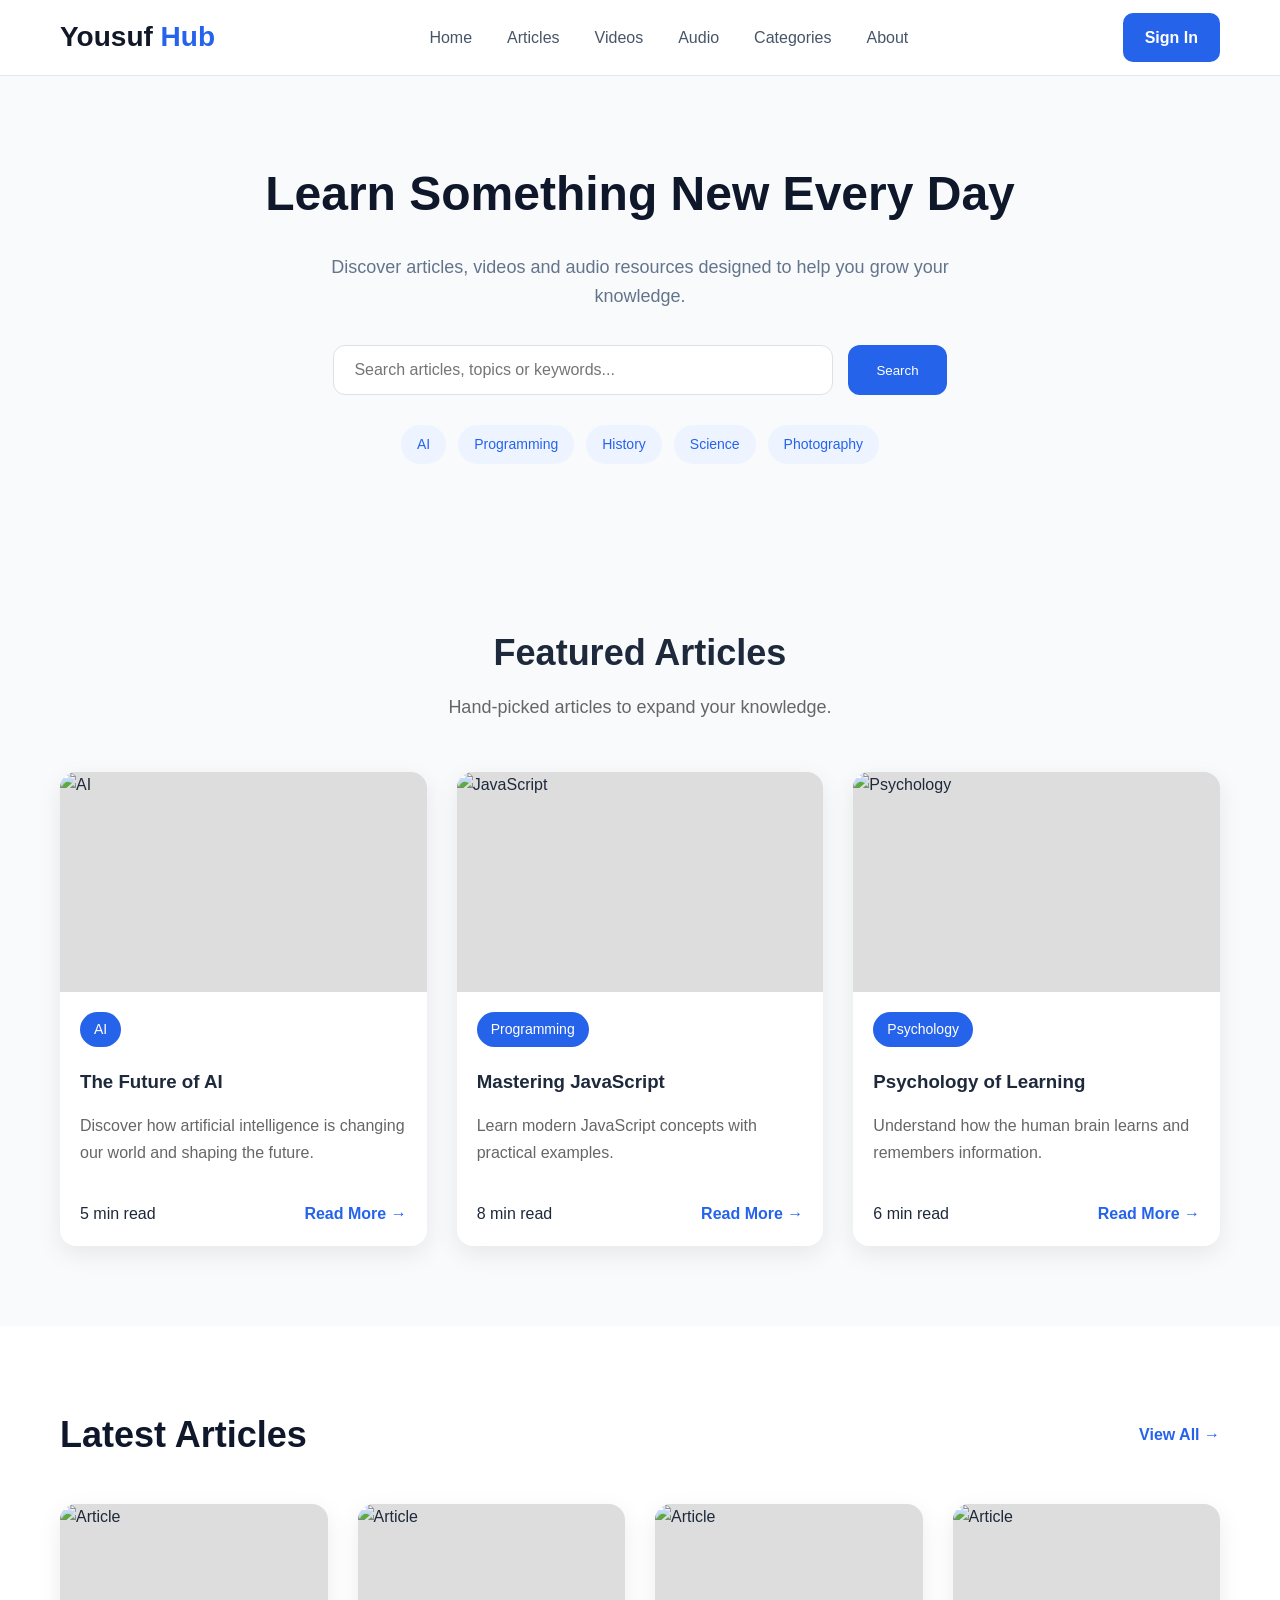
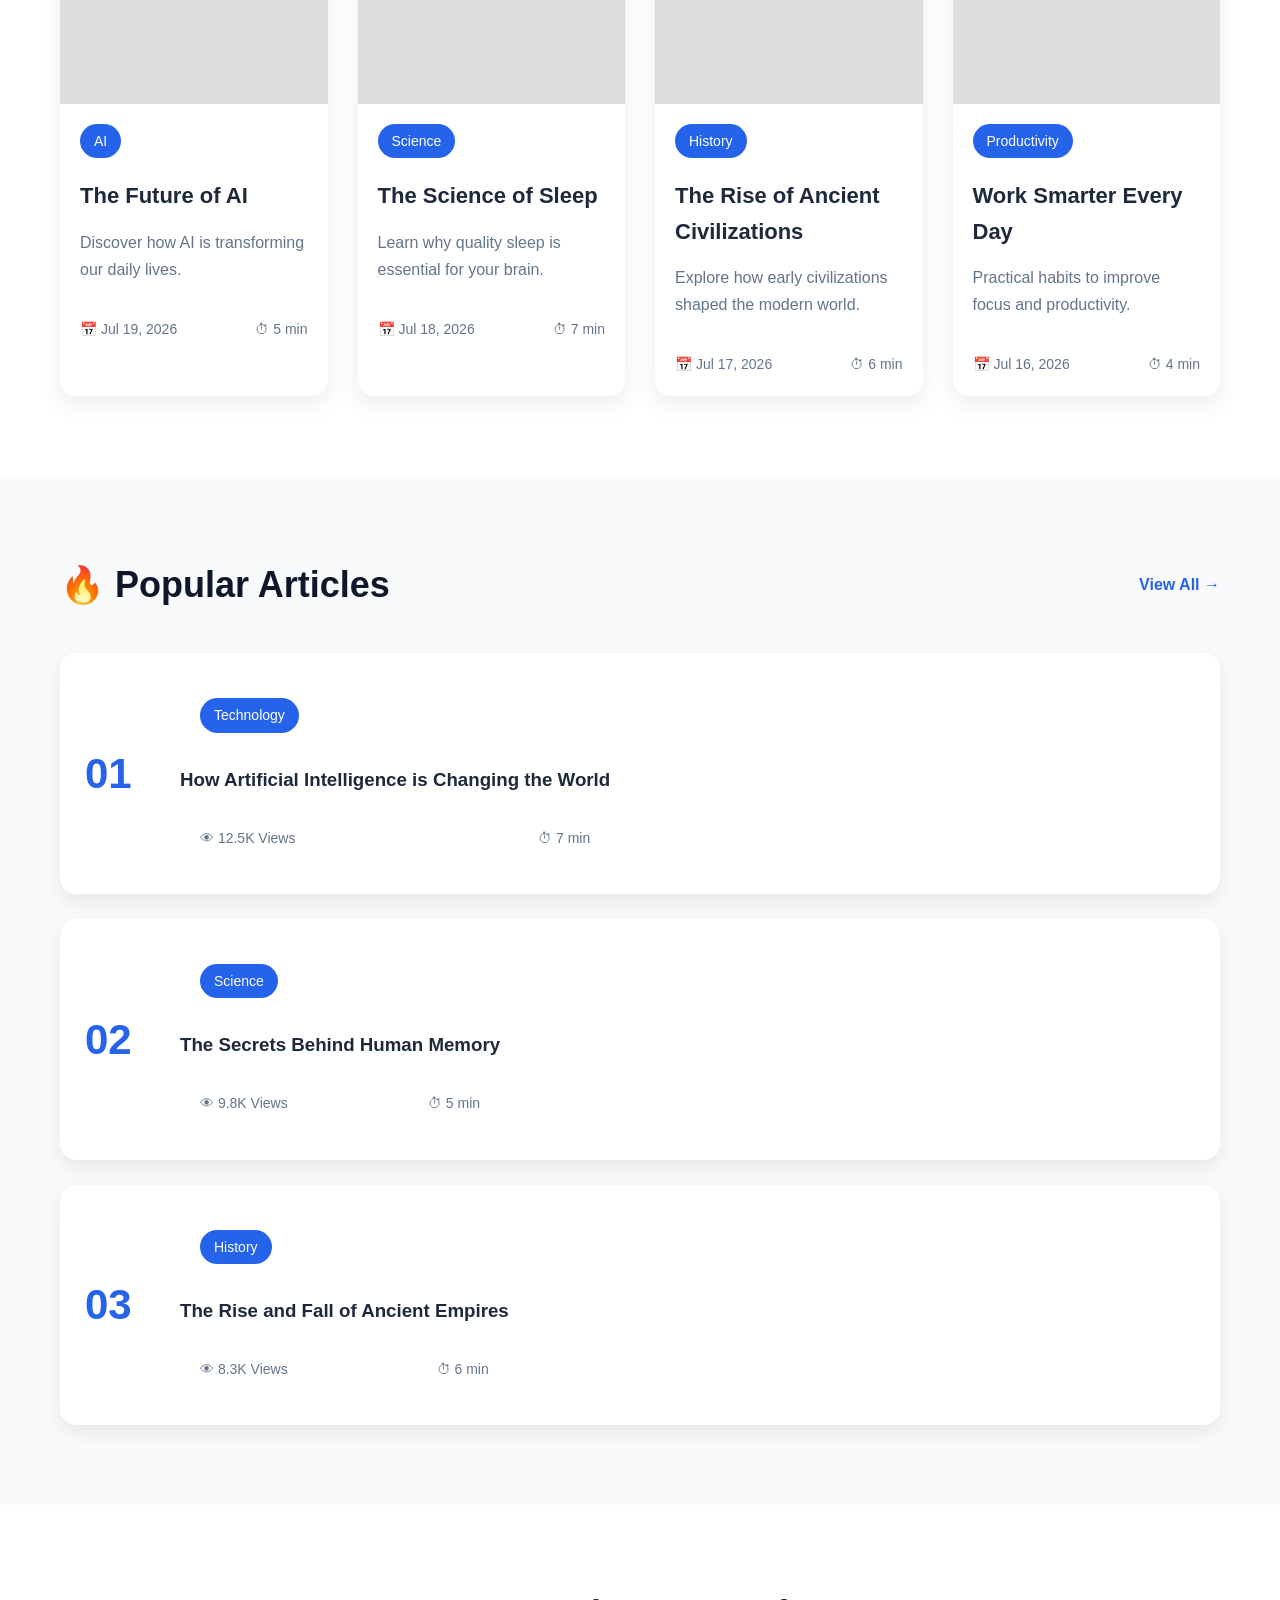
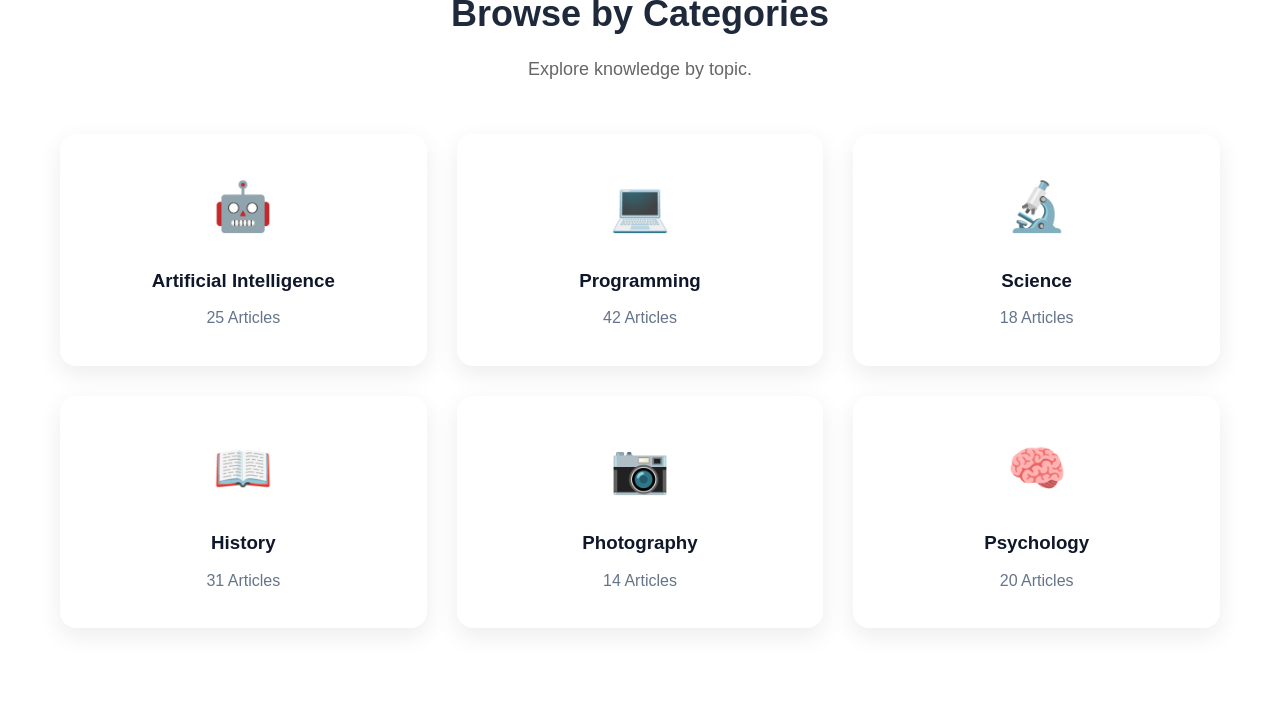
==== index.html @ 2bb3698b "Add categories section" ====
<!DOCTYPE html>
<html lang="en">
<head>
    <meta charset="UTF-8">
    <meta name="viewport" content="width=device-width, initial-scale=1.0">
    <title>Yousuf Hub</title>
    <link rel="stylesheet" href="assets/css/base/variables.css">
    <link rel="stylesheet" href="assets/css/style.css">
    <link rel="stylesheet" href="assets/css/components/">
</head>
<body>
    <header class="header">
    <div class="container">
        <nav class="navbar">

            <a href="index.html" class="logo">
                Yousuf <span>Hub</span>
            </a>

            <ul class="nav-menu">
                <li><a href="index.html">Home</a></li>
                <li><a href="articles.html">Articles</a></li>
                <li><a href="videos.html">Videos</a></li>
                <li><a href="audios.html">Audio</a></li>
                <li><a href="categories.html">Categories</a></li>
                <li><a href="about.html">About</a></li>
            </ul>

            <a href="#" class="signin-btn">Sign In</a>

        </nav>
    </div>
</header>

<section class="hero">
    <div class="container">

        <h1>Learn Something New Every Day</h1>

        <p>
            Discover articles, videos and audio resources designed to help you
            grow your knowledge.
        </p>

        <form class="search-box">
            <input
                type="text"
                placeholder="Search articles, topics or keywords..."
            >
            <button type="submit">Search</button>
        </form>

        <div class="popular-tags">
            <span>AI</span>
            <span>Programming</span>
            <span>History</span>
            <span>Science</span>
            <span>Photography</span>
        </div>

    </div>
</section>

<!-- Featured Articles -->
<section class="featured">
    <div class="container">

        <div class="section-title">
            <h2>Featured Articles</h2>
            <p>Hand-picked articles to expand your knowledge.</p>
        </div>

        <div class="featured-grid">

            <div class="featured-card">
                <img src="assets/images/ai.jpg" alt="AI">

                <span class="category">AI</span>

                <h3>The Future of AI</h3>

                <p>
                    Discover how artificial intelligence is changing our world
                    and shaping the future.
                </p>

                <div class="card-footer">
                    <span>5 min read</span>

                    <a href="#">Read More →</a>
                </div>

            </div>

            <div class="featured-card">

                <img src="assets/images/javascript.jpg" alt="JavaScript">

                <span class="category">
                    Programming
                </span>

                <h3>Mastering JavaScript</h3>

                <p>
                    Learn modern JavaScript concepts with practical examples.
                </p>

                <div class="card-footer">
                    <span>8 min read</span>

                    <a href="#">
                        Read More →
                    </a>
                </div>

            </div>

            <div class="featured-card">

                <img src="assets/images/psychology.jpg" alt="Psychology">

                <span class="category">
                    Psychology
                </span>

                <h3>Psychology of Learning</h3>

                <p>
                    Understand how the human brain learns and remembers
                    information.
                </p>

                <div class="card-footer">
                    <span>6 min read</span>

                    <a href="#">
                        Read More →
                    </a>
                </div>

            </div>

        </div>

    </div>
</section>

<!-- Latest Articles -->
<section class="latest">
    <div class="container">

        <div class="section-header">
            <h2>Latest Articles</h2>
            <a href="articles.html" class="view-all">
                View All →
            </a>
        </div>

        <div class="latest-grid">

            <article class="article-card">

                <img src="assets/images/article-1.jpg" alt="Article">

                <span class="category">AI</span>

                <h3>The Future of AI</h3>

                <p>
                    Discover how AI is transforming our daily lives.
                </p>

                <div class="article-meta">
                    <span>📅 Jul 19, 2026</span>
                    <span>⏱ 5 min</span>
                </div>

            </article>

            <article class="article-card">

                <img src="assets/images/article-2.jpg" alt="Article">

                <span class="category">Science</span>

                <h3>The Science of Sleep</h3>

                <p>
                    Learn why quality sleep is essential for your brain.
                </p>

                <div class="article-meta">
                    <span>📅 Jul 18, 2026</span>
                    <span>⏱ 7 min</span>
                </div>

            </article>

            <article class="article-card">

                <img src="assets/images/article-3.jpg" alt="Article">

                <span class="category">History</span>

                <h3>The Rise of Ancient Civilizations</h3>

                <p>
                    Explore how early civilizations shaped the modern world.
                </p>

                <div class="article-meta">
                    <span>📅 Jul 17, 2026</span>
                    <span>⏱ 6 min</span>
                </div>

            </article>

            <article class="article-card">

                <img src="assets/images/article-4.jpg" alt="Article">

                <span class="category">Productivity</span>

                <h3>Work Smarter Every Day</h3>

                <p>
                    Practical habits to improve focus and productivity.
                </p>

                <div class="article-meta">
                    <span>📅 Jul 16, 2026</span>
                    <span>⏱ 4 min</span>
                </div>

            </article>

        </div>

    </div>
</section>

<!-- Popular Articles -->
<section class="popular">
    <div class="container">

        <div class="section-header">
            <h2>🔥 Popular Articles</h2>
            <a href="articles.html" class="view-all">View All →</a>
        </div>

        <div class="popular-grid">

            <article class="popular-card">
                <div class="popular-number">01</div>

                <div class="popular-content">
                    <span class="category">Technology</span>

                    <h3>How Artificial Intelligence is Changing the World</h3>

                    <div class="article-meta">
                        <span>👁 12.5K Views</span>
                        <span>⏱ 7 min</span>
                    </div>
                </div>
            </article>

            <article class="popular-card">
                <div class="popular-number">02</div>

                <div class="popular-content">
                    <span class="category">Science</span>

                    <h3>The Secrets Behind Human Memory</h3>

                    <div class="article-meta">
                        <span>👁 9.8K Views</span>
                        <span>⏱ 5 min</span>
                    </div>
                </div>
            </article>

            <article class="popular-card">
                <div class="popular-number">03</div>

                <div class="popular-content">
                    <span class="category">History</span>

                    <h3>The Rise and Fall of Ancient Empires</h3>

                    <div class="article-meta">
                        <span>👁 8.3K Views</span>
                        <span>⏱ 6 min</span>
                    </div>
                </div>
            </article>

        </div>

    </div>
</section>

<!-- Categories -->
<section class="categories">
    <div class="container">

        <div class="section-title">
            <h2>Browse by Categories</h2>
            <p>Explore knowledge by topic.</p>
        </div>

        <div class="category-grid">

            <a href="#" class="category-card">
                <div class="icon">🤖</div>
                <h3>Artificial Intelligence</h3>
                <p>25 Articles</p>
            </a>

            <a href="#" class="category-card">
                <div class="icon">💻</div>
                <h3>Programming</h3>
                <p>42 Articles</p>
            </a>

            <a href="#" class="category-card">
                <div class="icon">🔬</div>
                <h3>Science</h3>
                <p>18 Articles</p>
            </a>

            <a href="#" class="category-card">
                <div class="icon">📖</div>
                <h3>History</h3>
                <p>31 Articles</p>
            </a>

            <a href="#" class="category-card">
                <div class="icon">📷</div>
                <h3>Photography</h3>
                <p>14 Articles</p>
            </a>

            <a href="#" class="category-card">
                <div class="icon">🧠</div>
                <h3>Psychology</h3>
                <p>20 Articles</p>
            </a>

        </div>

    </div>
</section>

    <script src="assets/js/app.js"></script>
</body>
</html>
---- assets/css/base/variables.css ----
:root {
  /* Colors */
  --primary: #2563eb;
  --primary-hover: #1d4ed8;

  --background: #f8fafc;
  --surface: #ffffff;

  --text: #1e293b;
  --text-light: #64748b;

  --border: #e2e8f0;

  /* Layout */
  --container-width: 1200px;
  --radius: 12px;

  /* Shadow */
  --shadow: 0 4px 20px rgba(0, 0, 0, 0.08);

  /* Transition */
  --transition: all 0.3s ease;
}
---- assets/css/style.css ----
@import url(".base/variables.css");
@import url("./components/header.css");
@import url("./components/hero.css");
@import url("./components/home.css");
/* Reset */
* {
  margin: 0;
  padding: 0;
  box-sizing: border-box;
}

/* Body */
body {
  font-family: Arial, sans-serif;
  background: var(--background);
  color: var(--text);
  line-height: 1.6;
}

/* Container */
.container {
  max-width: var(--container-width);
  margin: 0 auto;
  padding: 0 20px;
}

/* Links */
a {
  text-decoration: none;
  color: inherit;
}

/* List */
ul {
  list-style: none;
}

/* Images */
img {
  max-width: 100%;
  display: block;
}
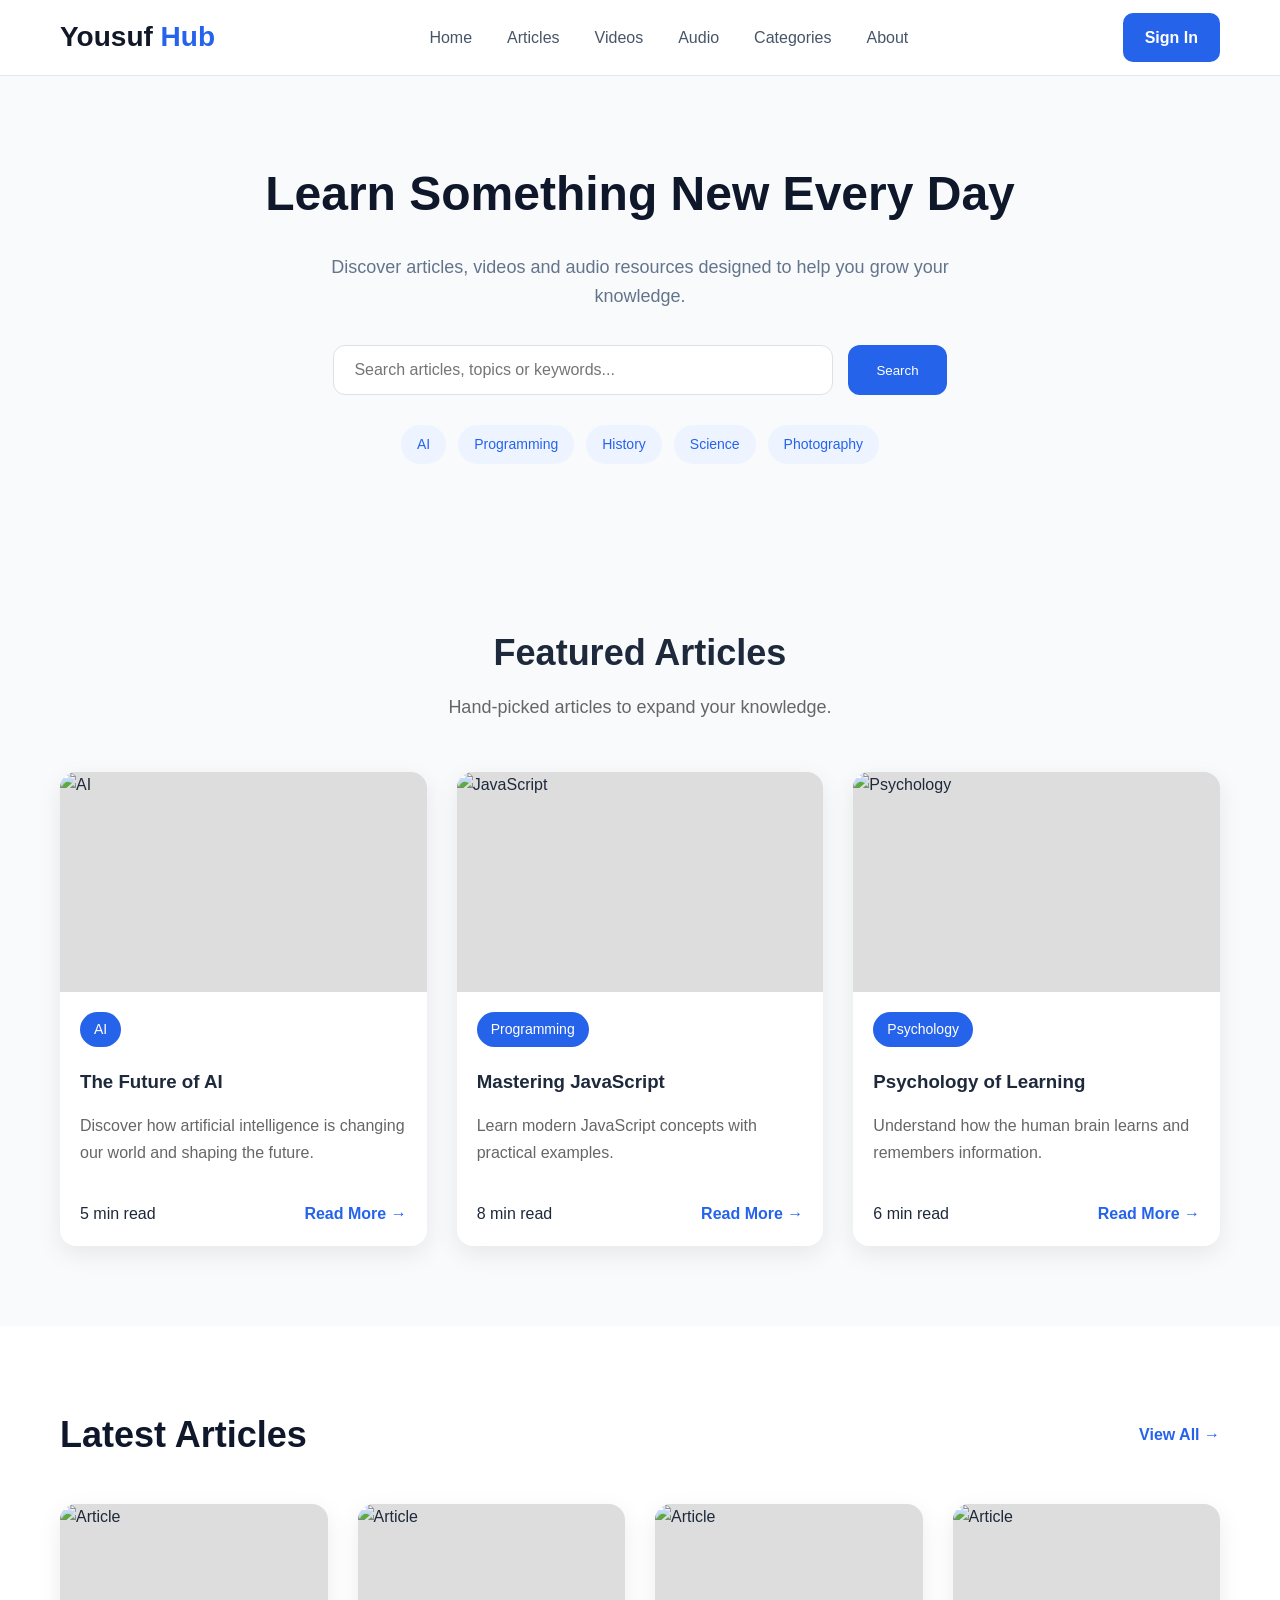
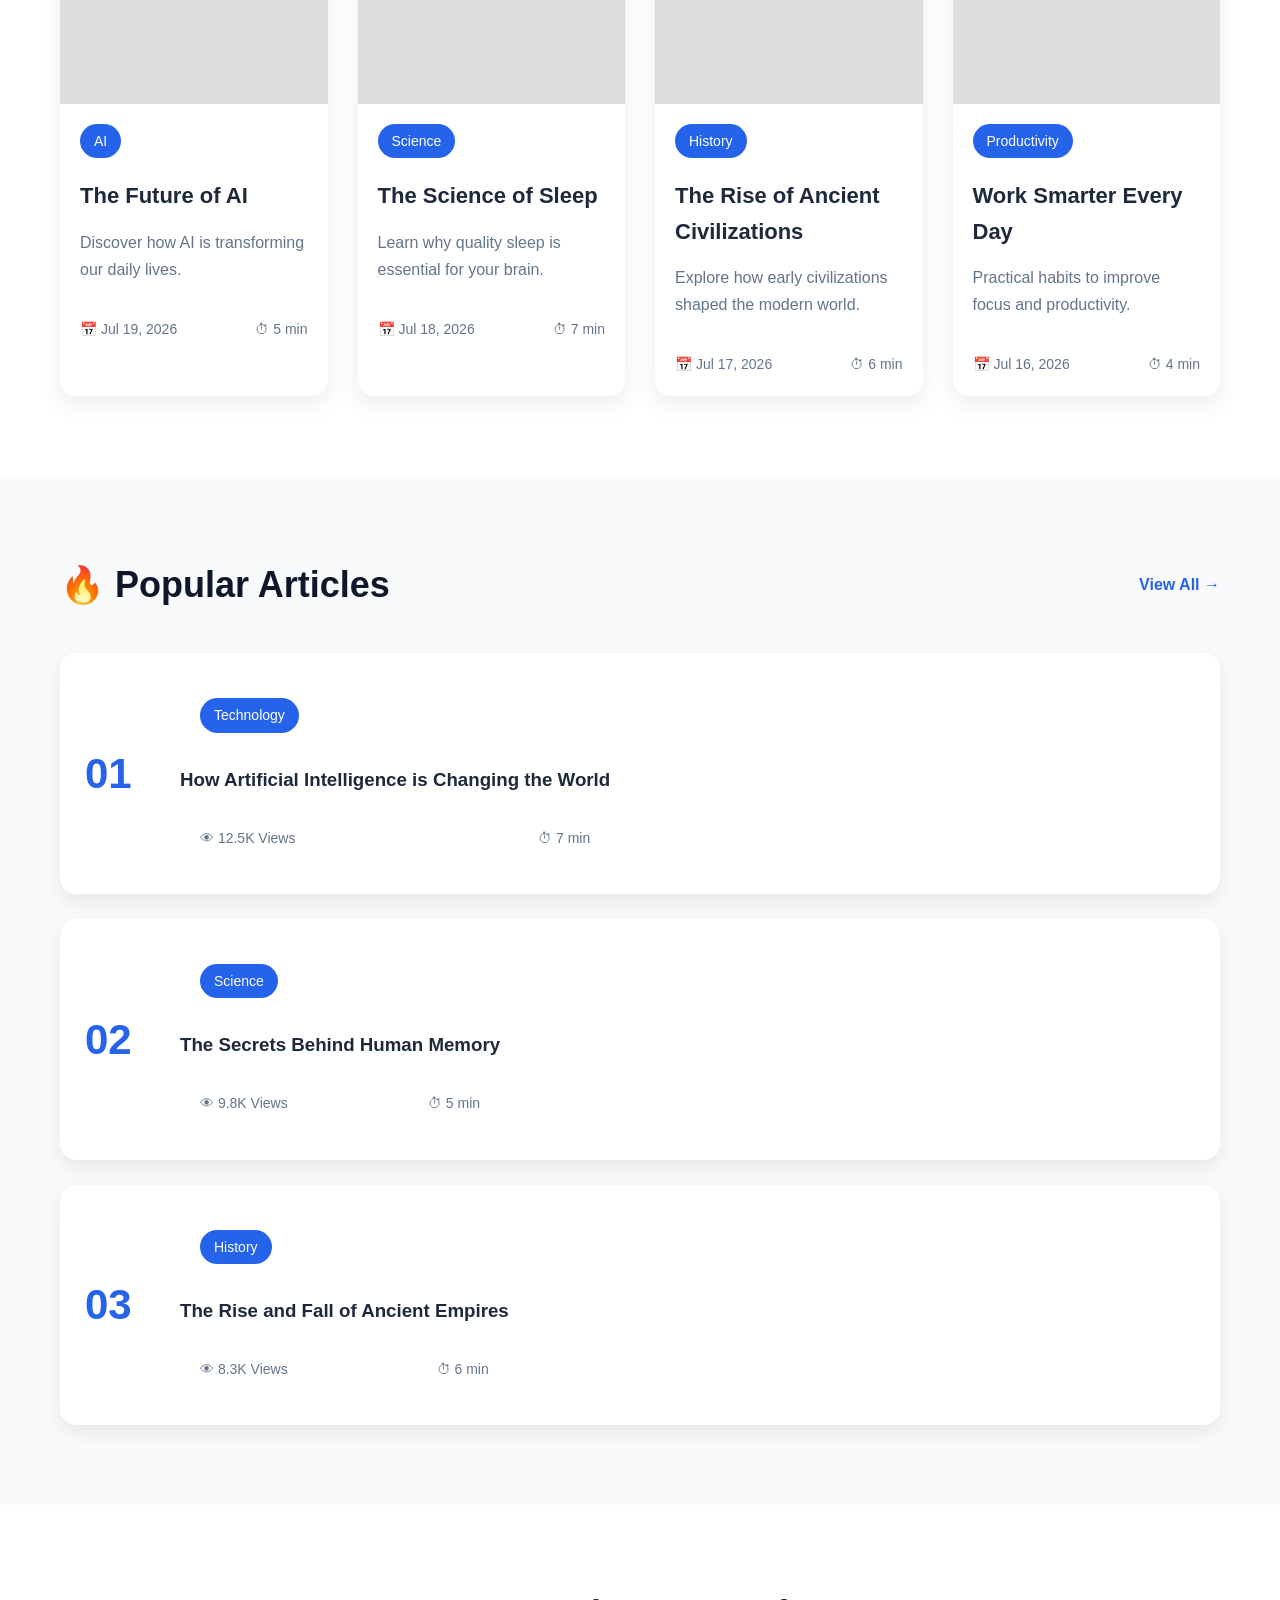
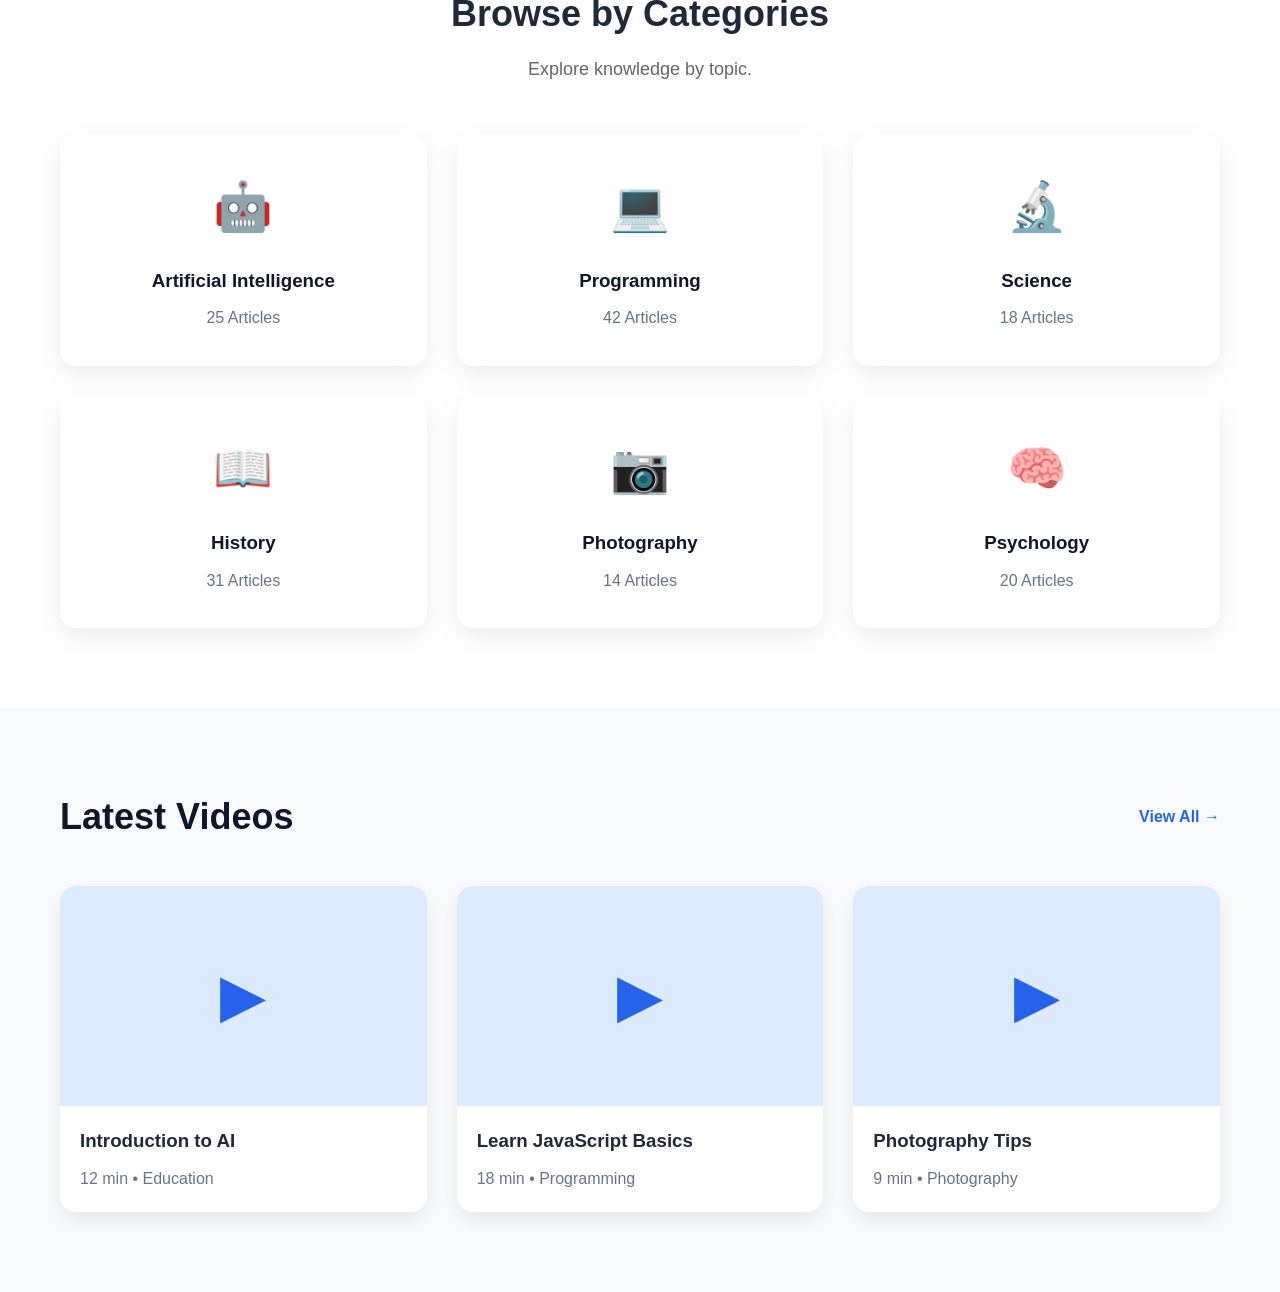
==== commit 56ad5f7b: "Add latest videos section" ====
--- a/index.html
+++ b/index.html
@@ -353,6 +353,53 @@
     </div>
 </section>
 
+<!-- Latest Videos -->
+<section class="videos">
+    <div class="container">
+
+        <div class="section-header">
+            <h2>Latest Videos</h2>
+            <a href="videos.html" class="view-all">View All →</a>
+        </div>
+
+        <div class="video-grid">
+
+            <div class="video-card">
+                <div class="video-thumbnail">
+                    ▶
+                </div>
+
+                <h3>Introduction to AI</h3>
+
+                <p>12 min • Education</p>
+            </div>
+
+            <div class="video-card">
+                <div class="video-thumbnail">
+                    ▶
+                </div>
+
+                <h3>Learn JavaScript Basics</h3>
+
+                <p>18 min • Programming</p>
+            </div>
+
+            <div class="video-card">
+                <div class="video-thumbnail">
+                    ▶
+                </div>
+
+                <h3>Photography Tips</h3>
+
+                <p>9 min • Photography</p>
+            </div>
+
+        </div>
+
+    </div>
+</section>
+
+
     <script src="assets/js/app.js"></script>
 </body>
 </html>
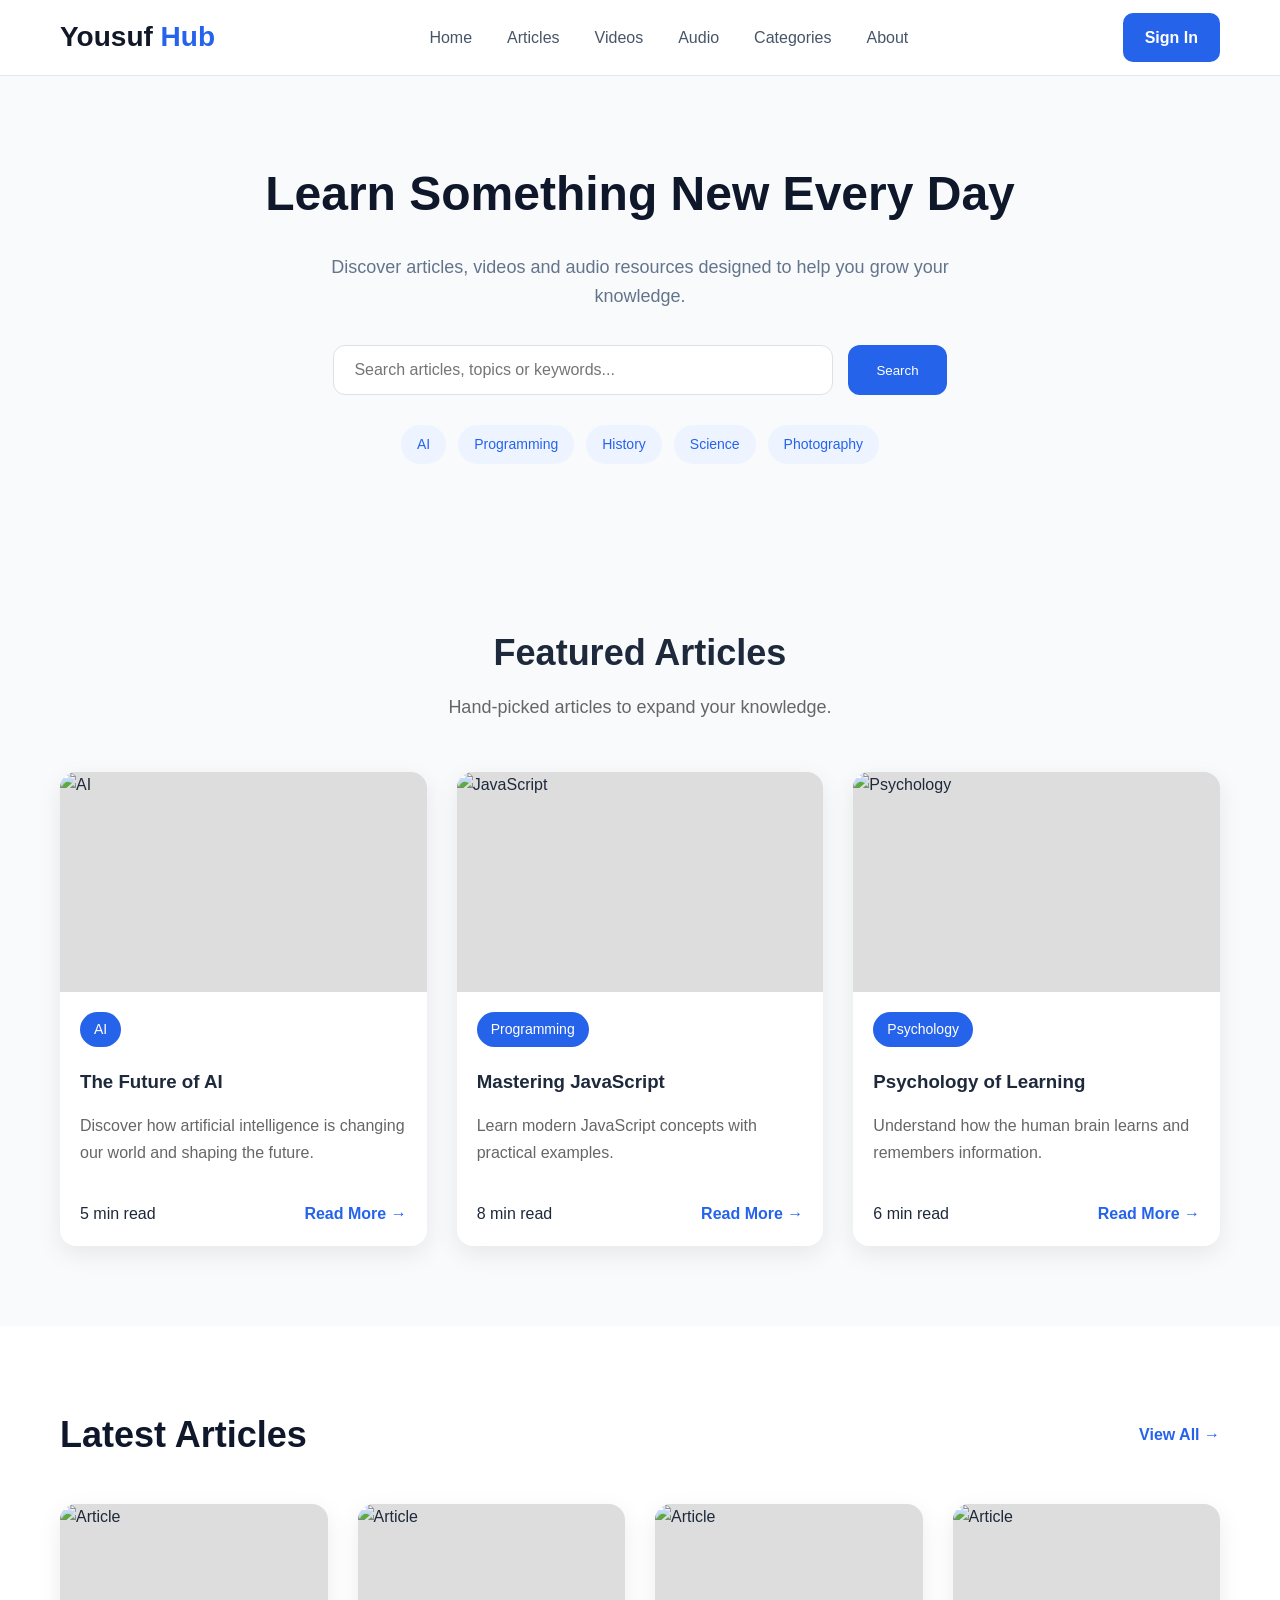
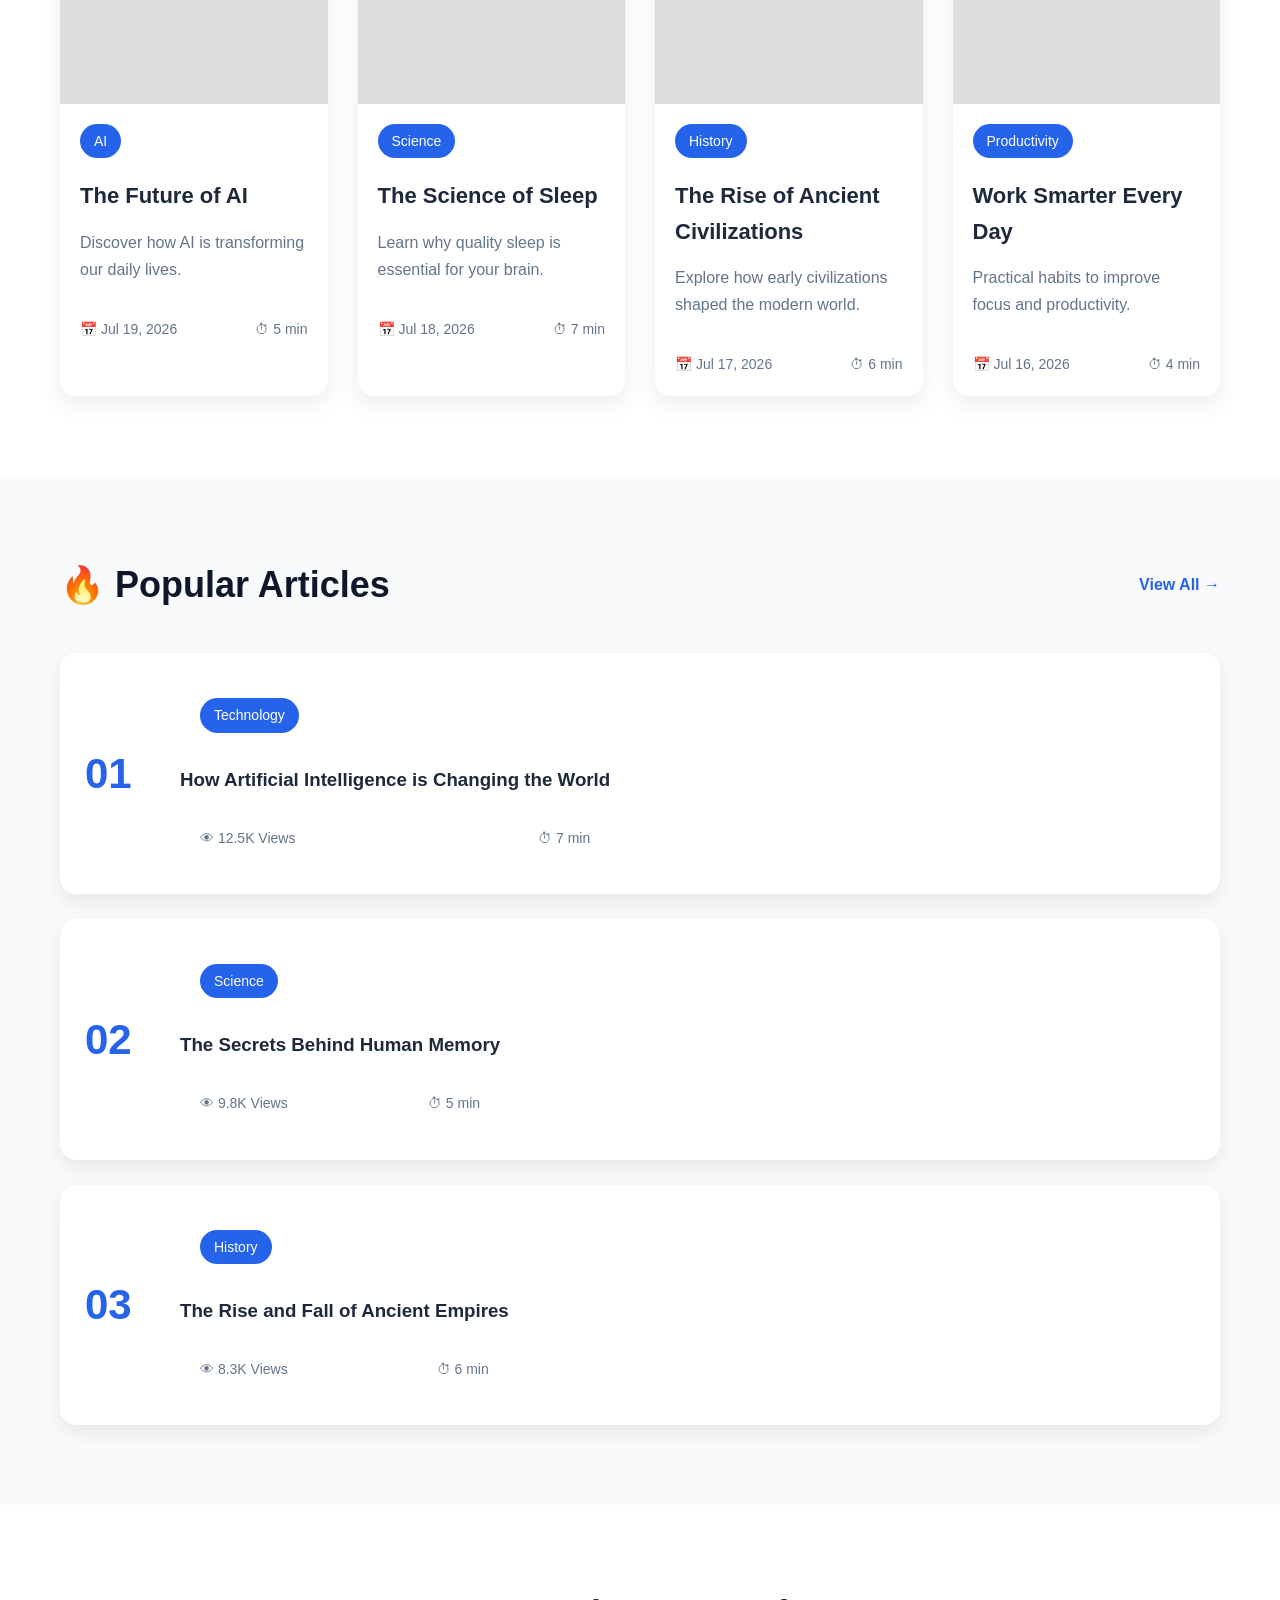
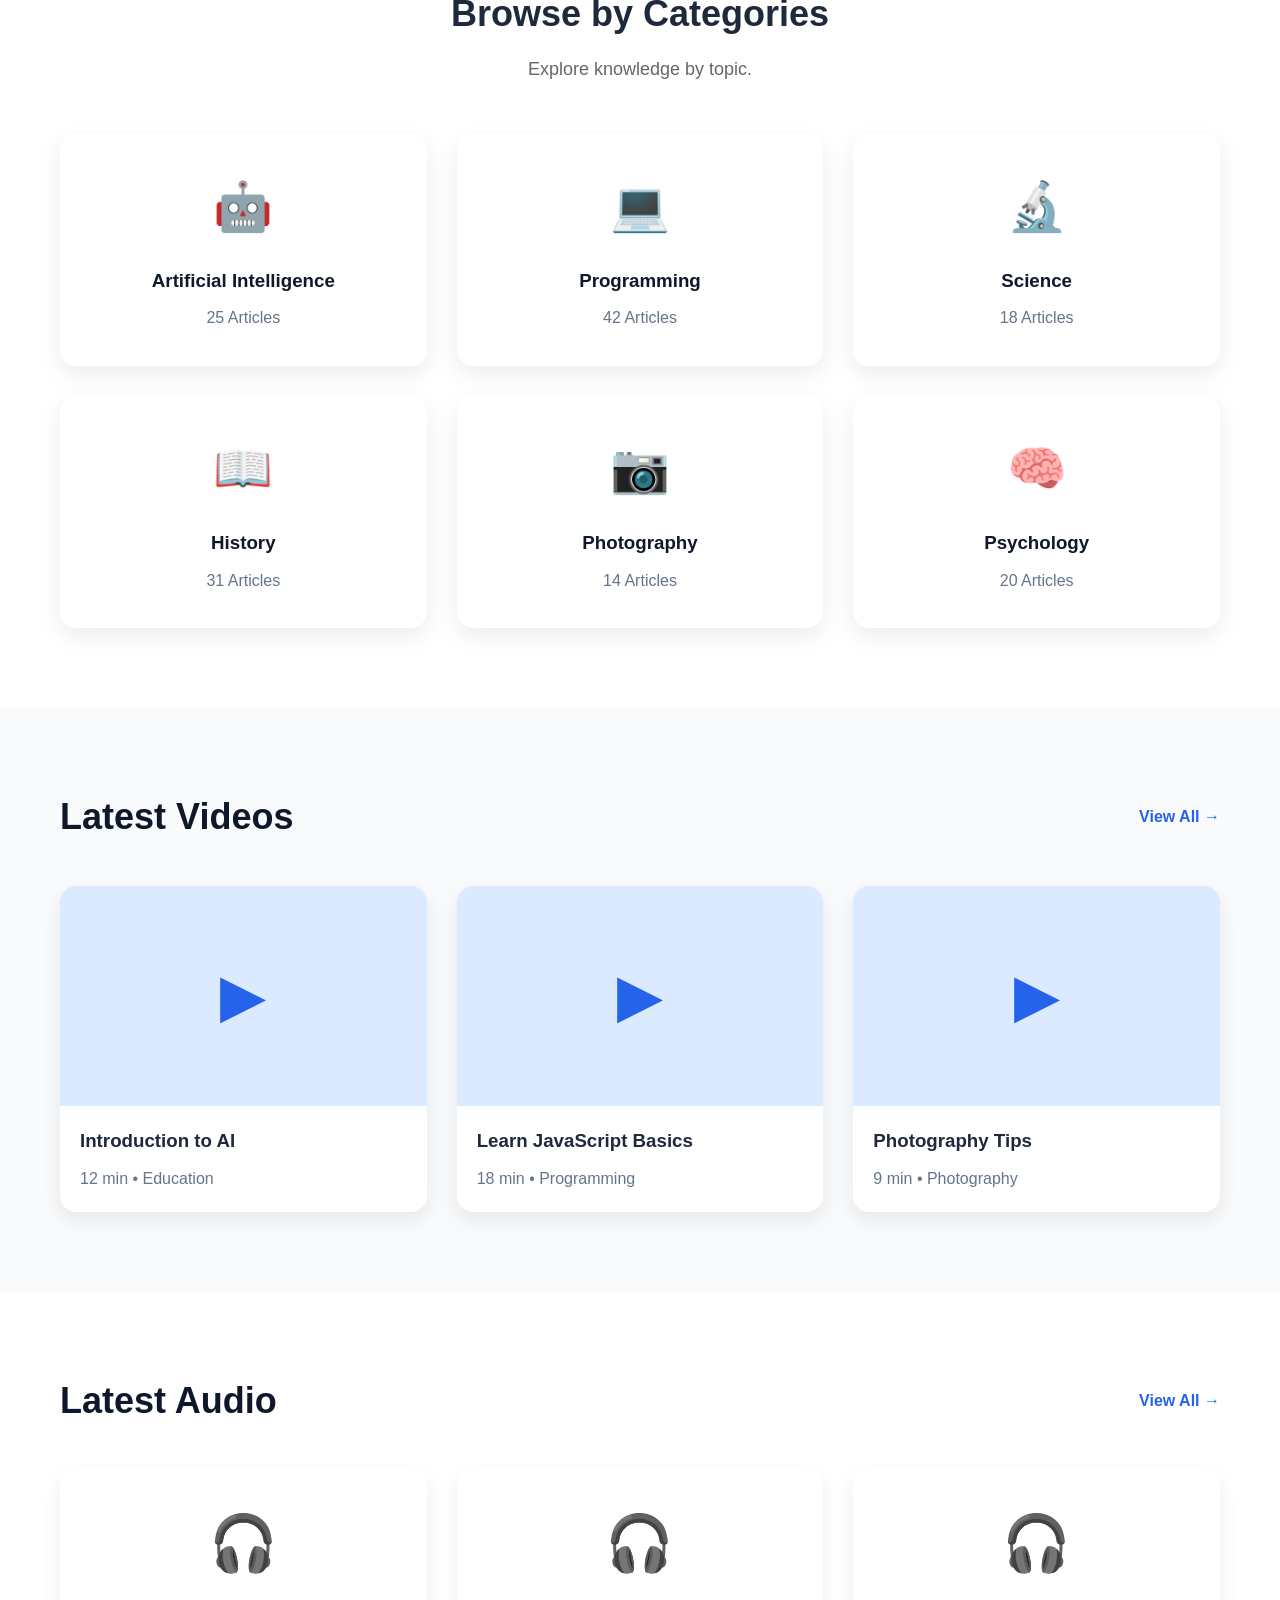
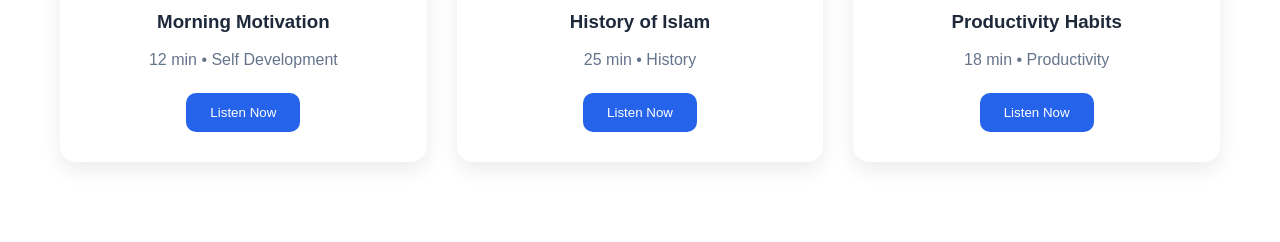
==== commit f7b280f0: "Add latest audio section" ====
--- a/index.html
+++ b/index.html
@@ -399,6 +399,52 @@
     </div>
 </section>
 
+<!-- Latest Audio -->
+<section class="audio">
+    <div class="container">
+
+        <div class="section-header">
+            <h2>Latest Audio</h2>
+            <a href="audio.html" class="view-all">View All →</a>
+        </div>
+
+        <div class="audio-grid">
+
+            <div class="audio-card">
+                <div class="audio-icon">🎧</div>
+
+                <h3>Morning Motivation</h3>
+
+                <p>12 min • Self Development</p>
+
+                <button class="listen-btn">Listen Now</button>
+            </div>
+
+            <div class="audio-card">
+                <div class="audio-icon">🎧</div>
+
+                <h3>History of Islam</h3>
+
+                <p>25 min • History</p>
+
+                <button class="listen-btn">Listen Now</button>
+            </div>
+
+            <div class="audio-card">
+                <div class="audio-icon">🎧</div>
+
+                <h3>Productivity Habits</h3>
+
+                <p>18 min • Productivity</p>
+
+                <button class="listen-btn">Listen Now</button>
+            </div>
+
+        </div>
+
+    </div>
+</section>
+
 
     <script src="assets/js/app.js"></script>
 </body>
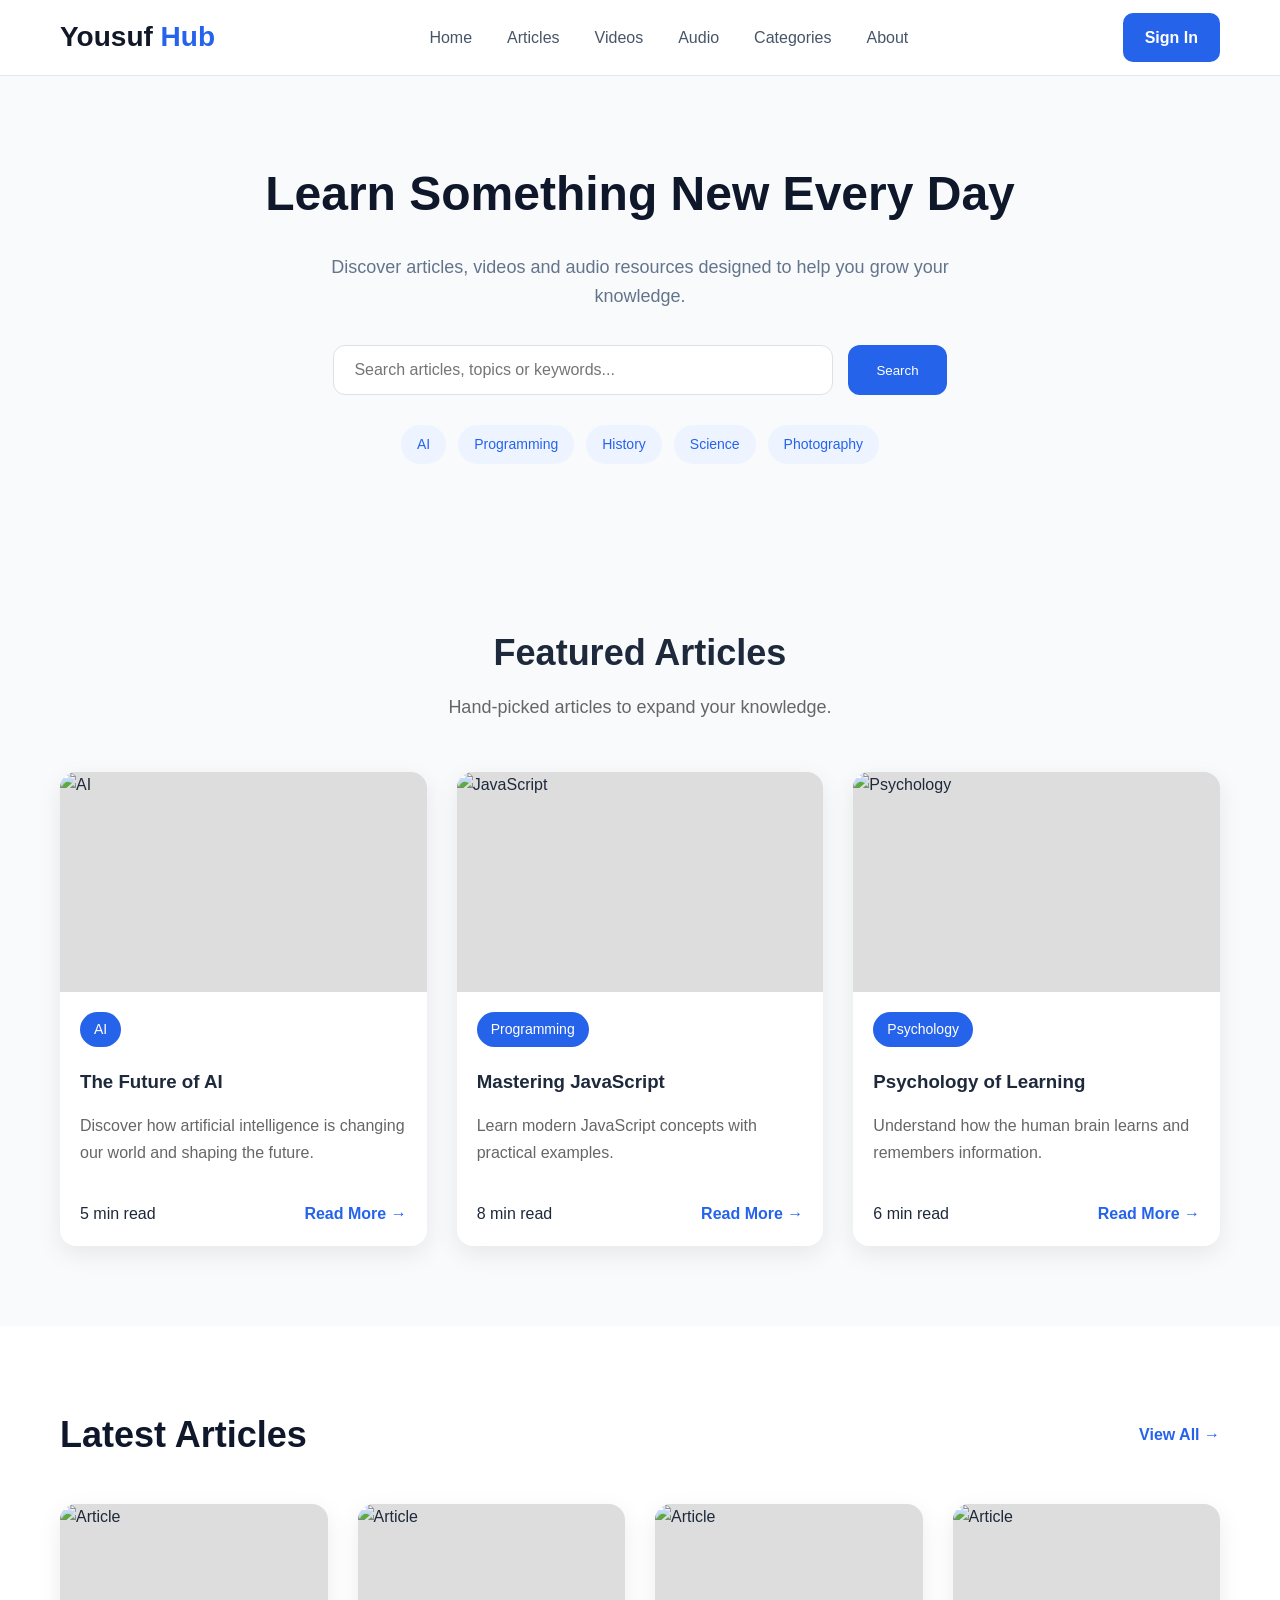
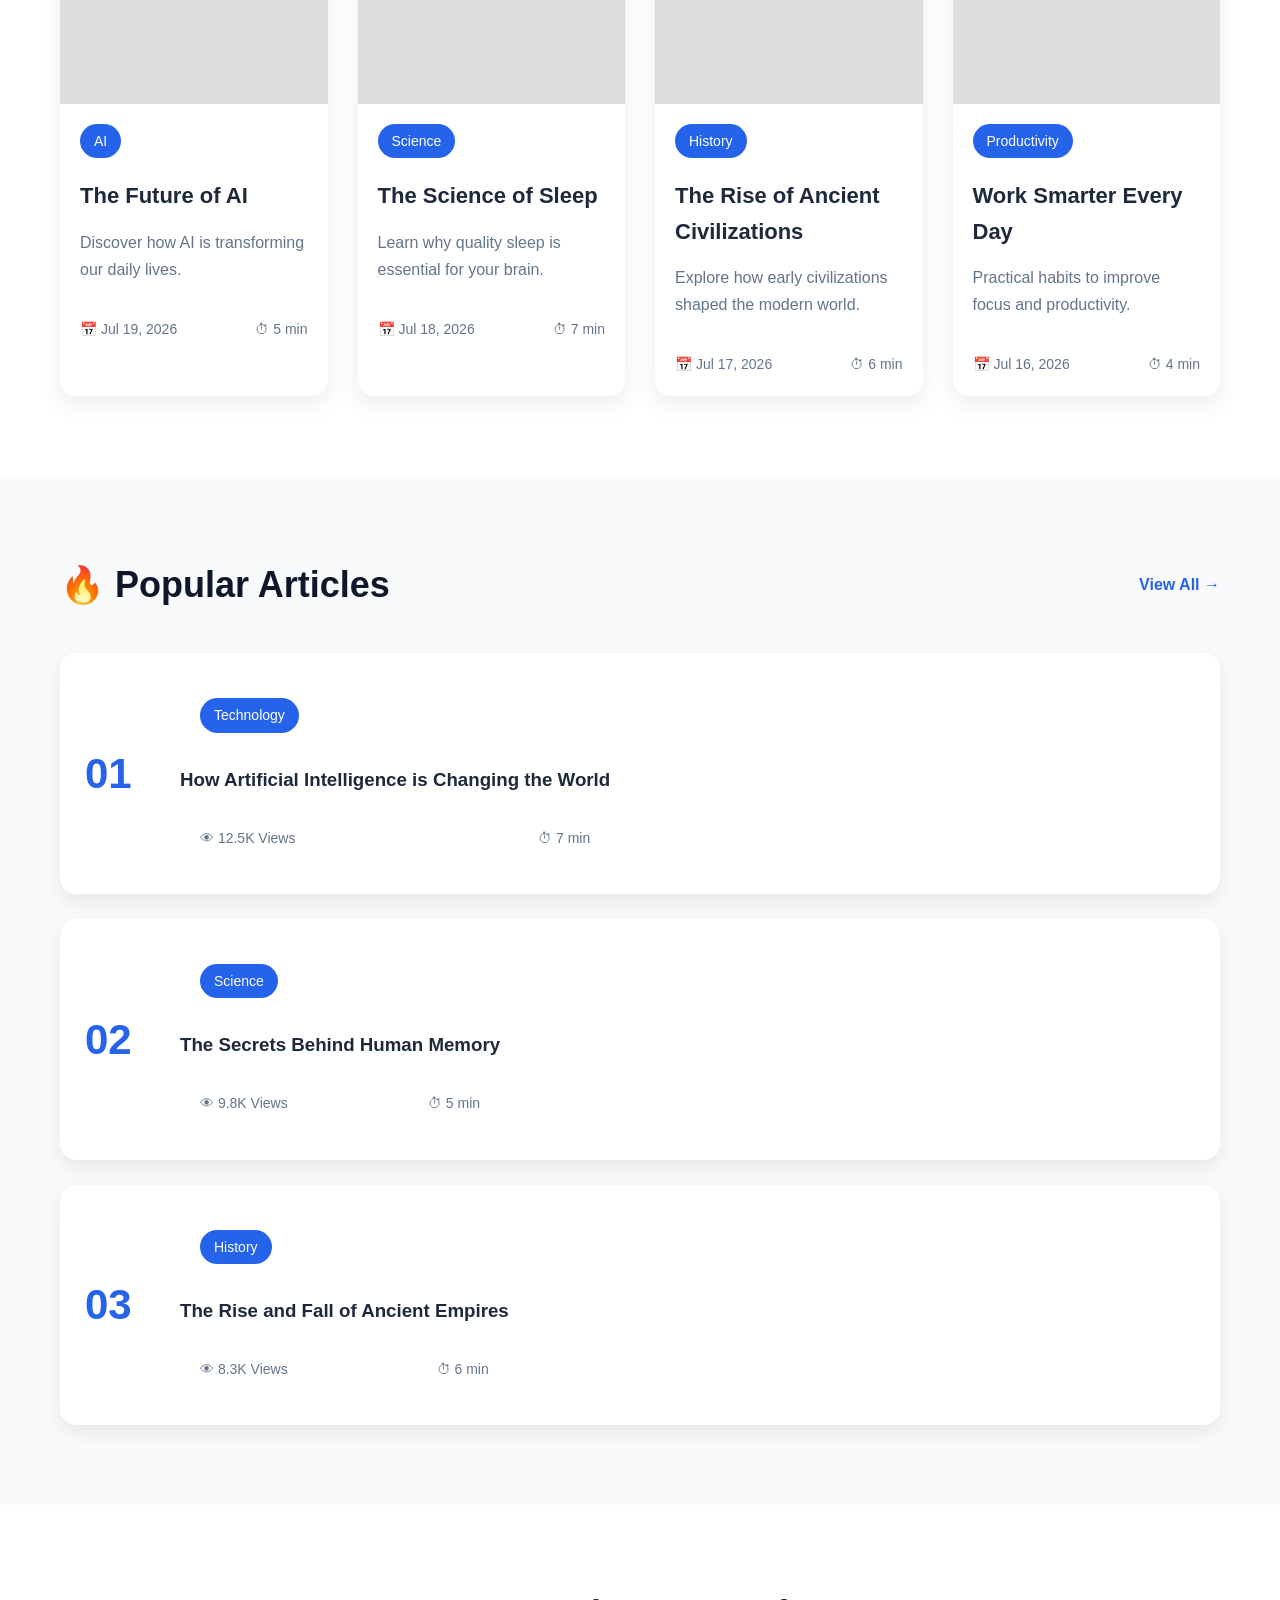
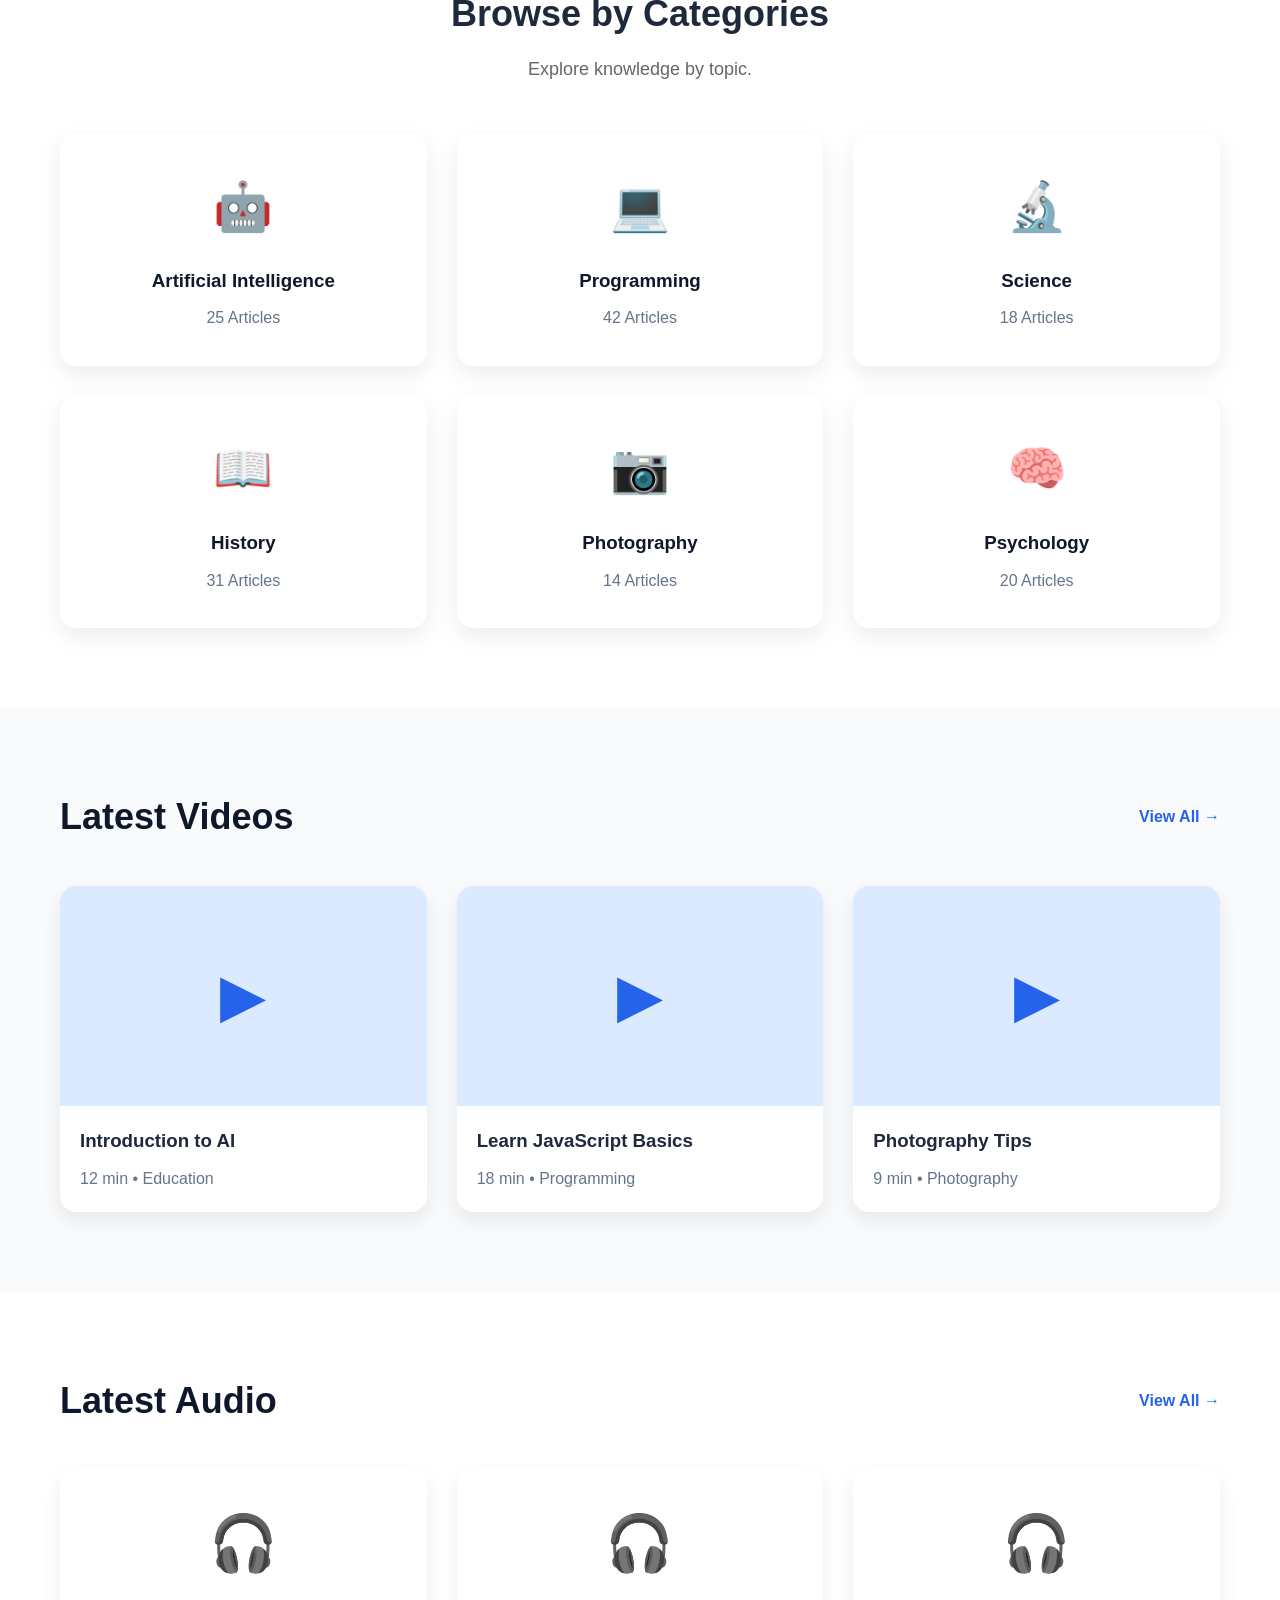
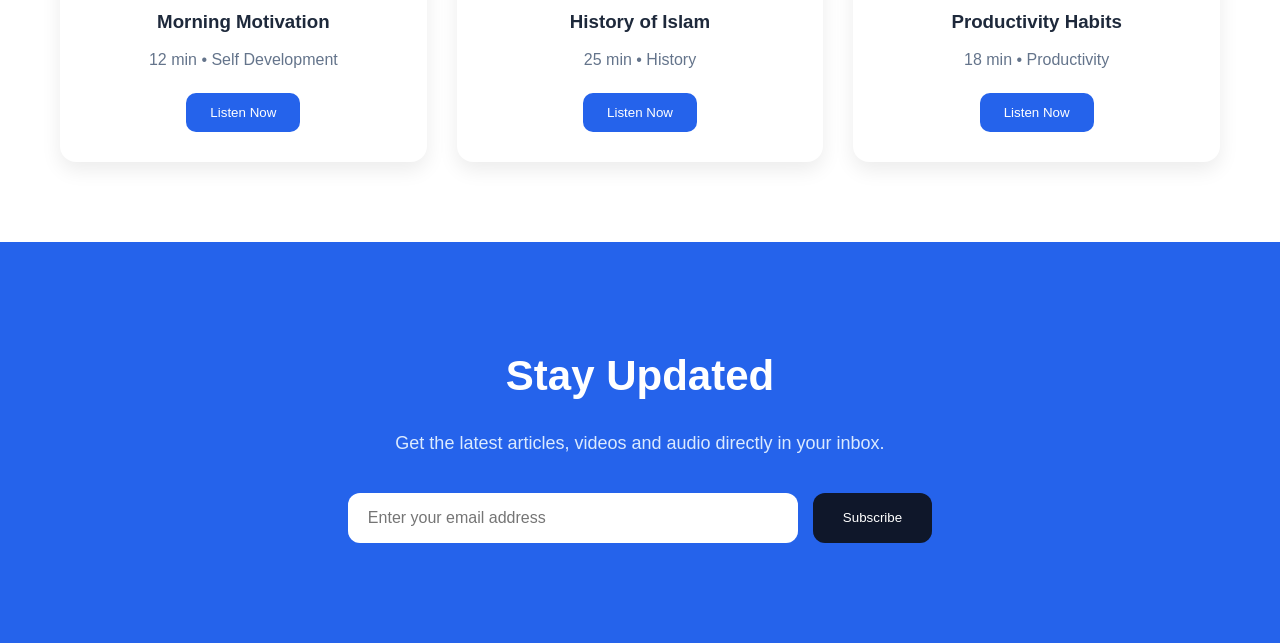
==== commit 5292df1f: "Add newslatter section" ====
--- a/index.html
+++ b/index.html
@@ -445,6 +445,34 @@
     </div>
 </section>
 
+<!-- Newsletter -->
+<section class="newsletter">
+    <div class="container">
+
+        <div class="newsletter-content">
+
+            <h2>Stay Updated</h2>
+
+            <p>
+                Get the latest articles, videos and audio directly in your inbox.
+            </p>
+
+            <form class="newsletter-form">
+                <input
+                    type="email"
+                    placeholder="Enter your email address"
+                    required
+                >
+
+                <button type="submit">
+                    Subscribe
+                </button>
+            </form>
+
+        </div>
+
+    </div>
+</section>
 
     <script src="assets/js/app.js"></script>
 </body>
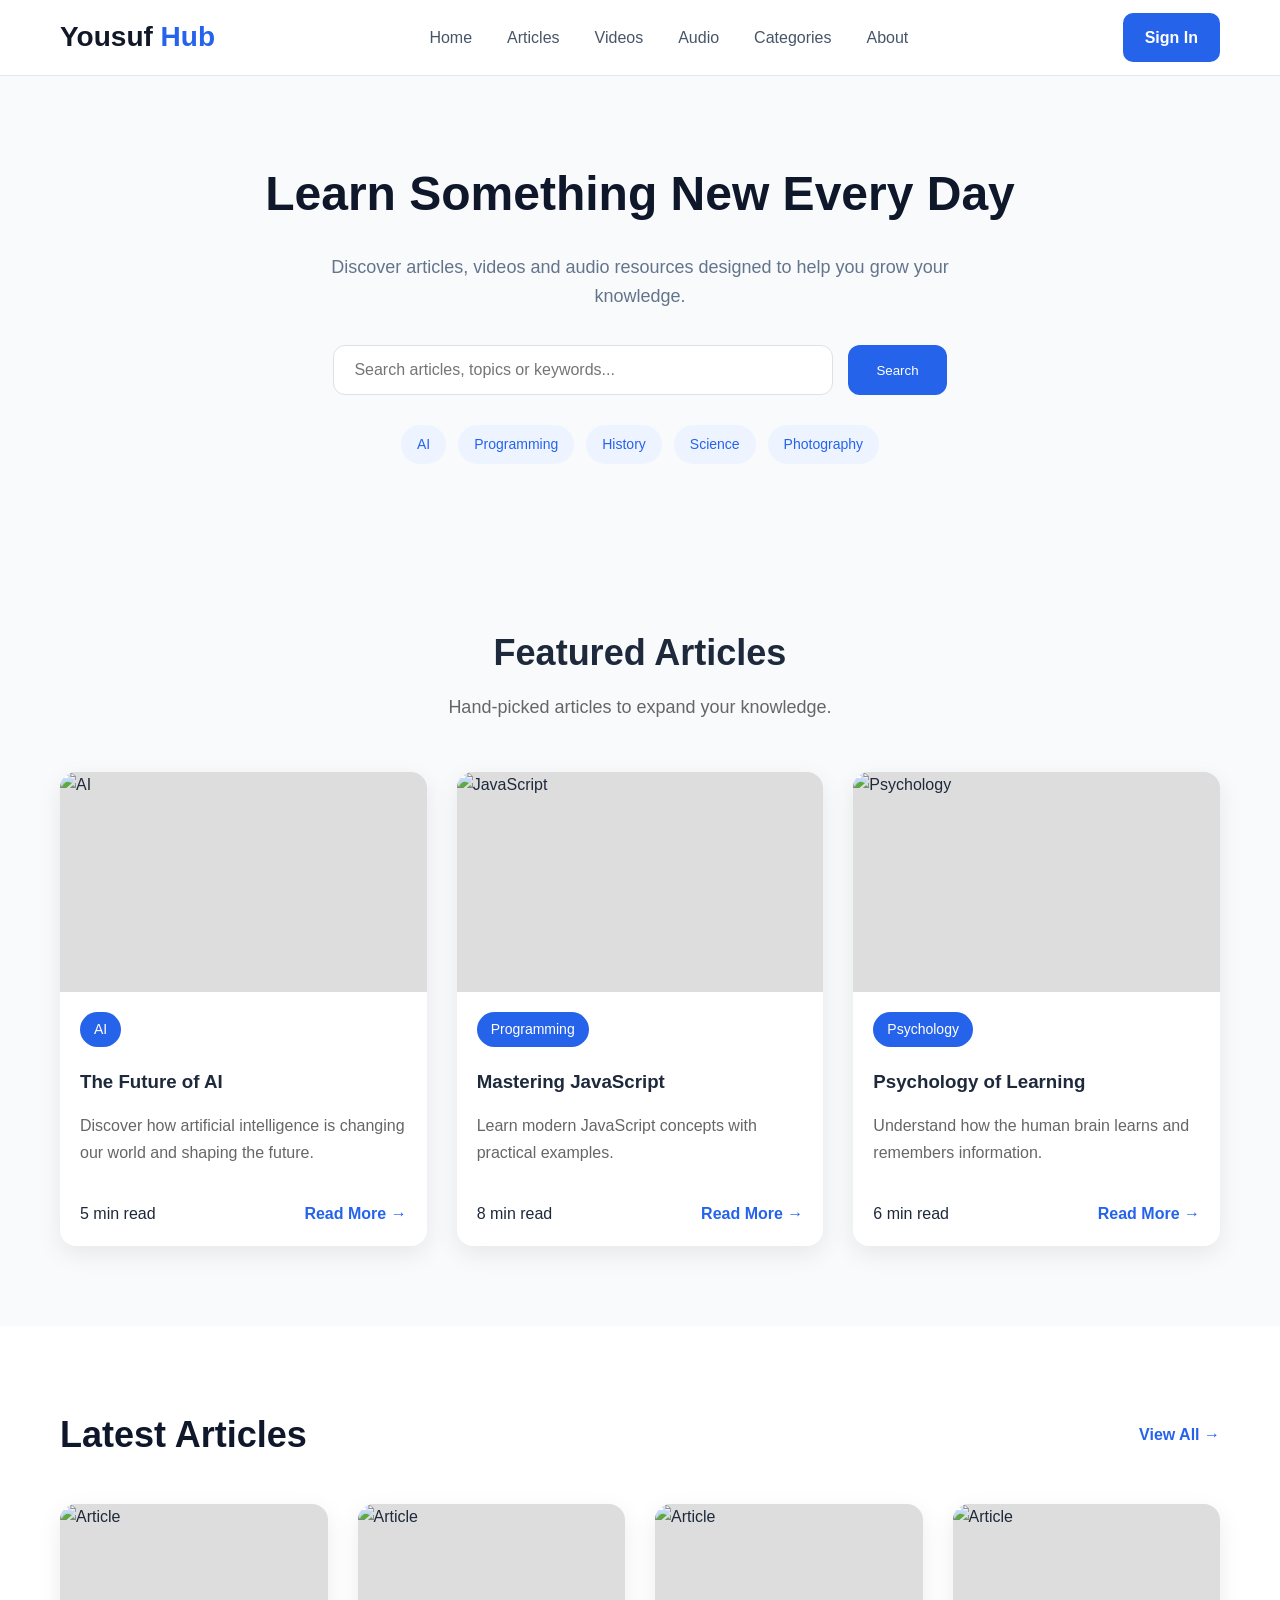
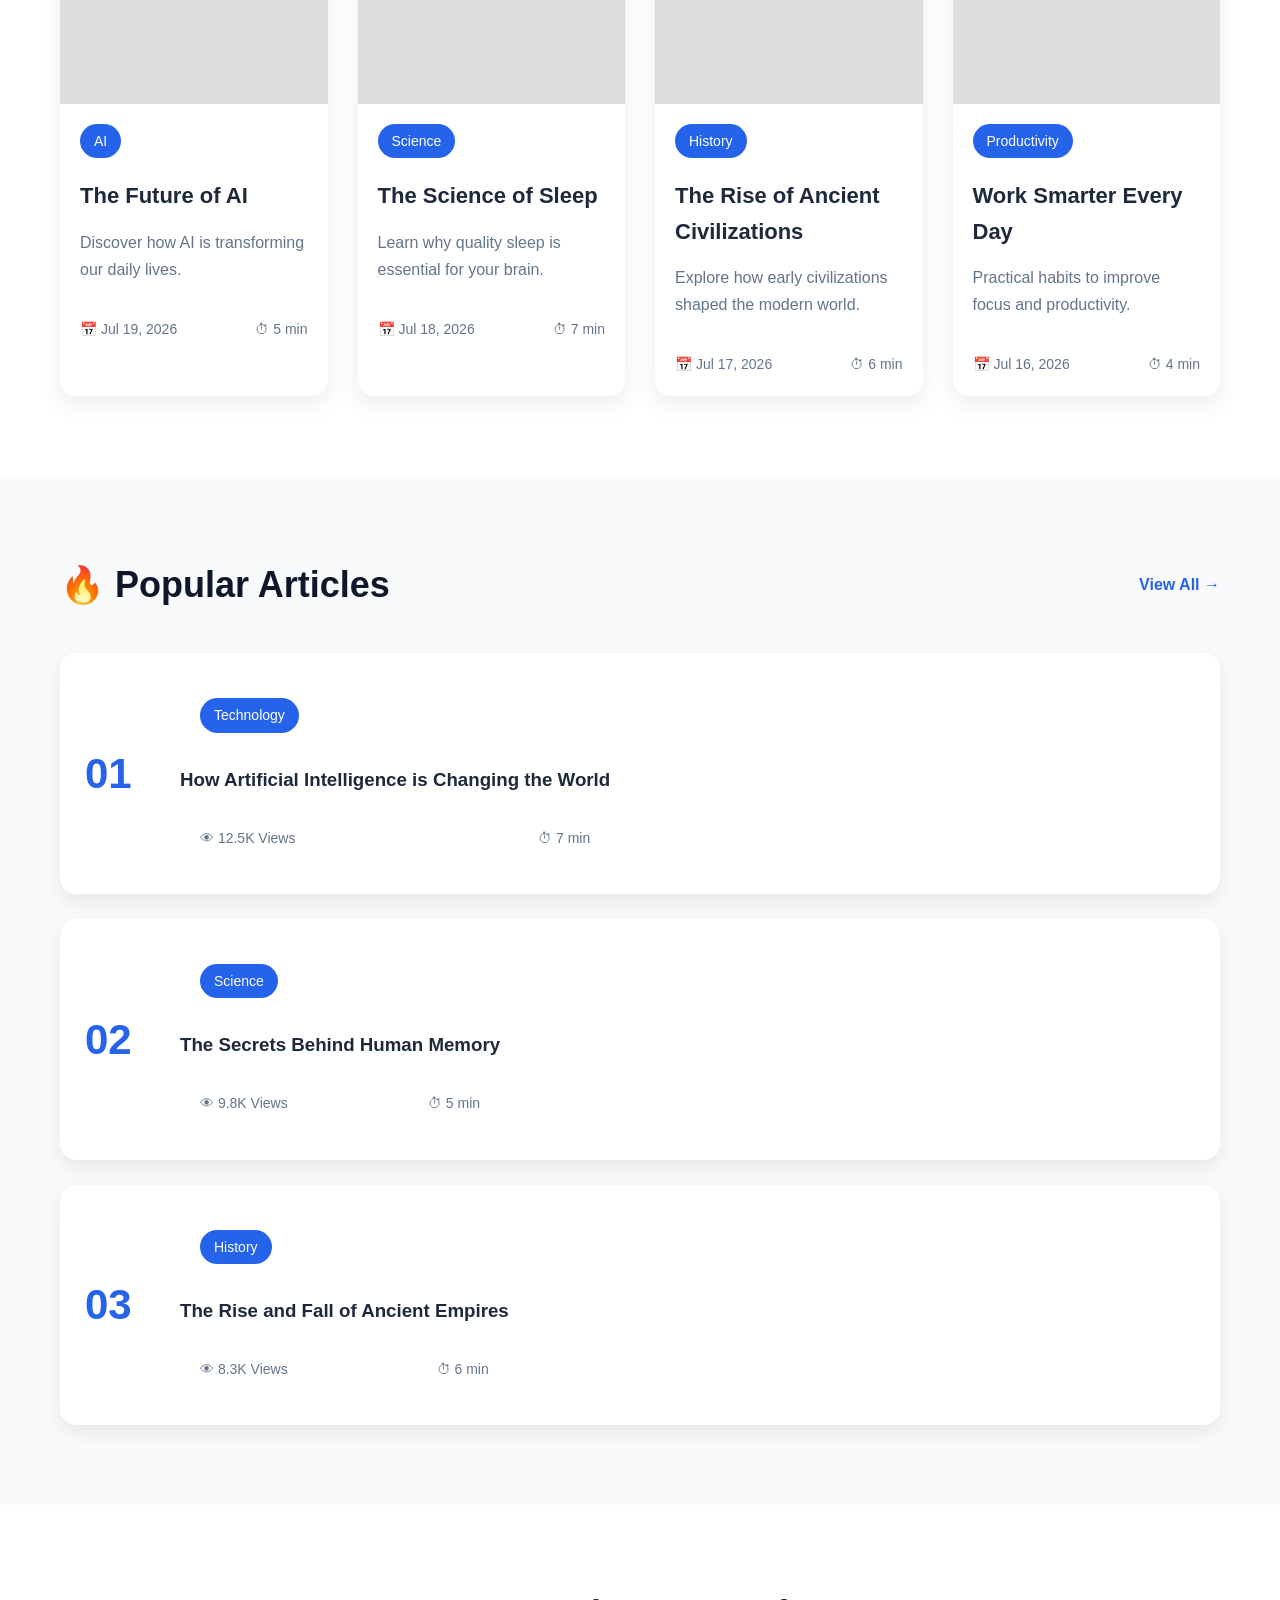
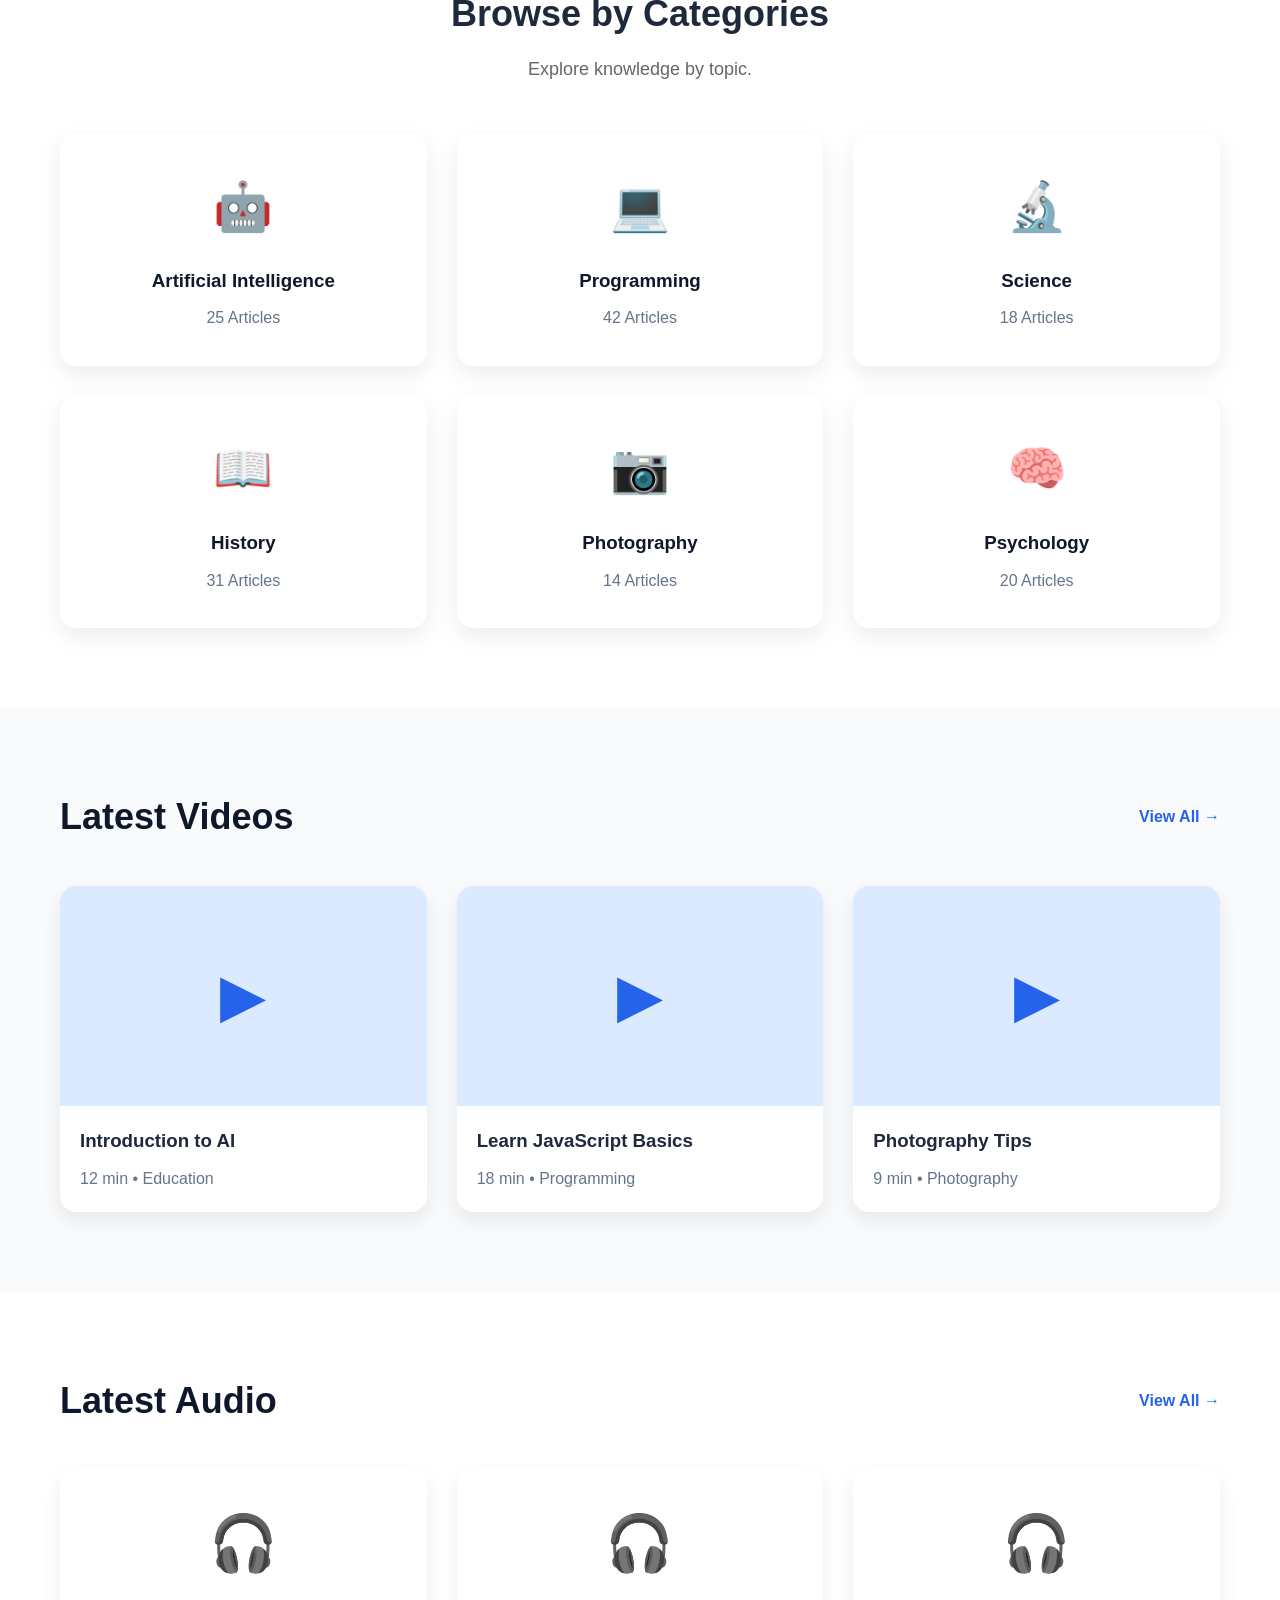
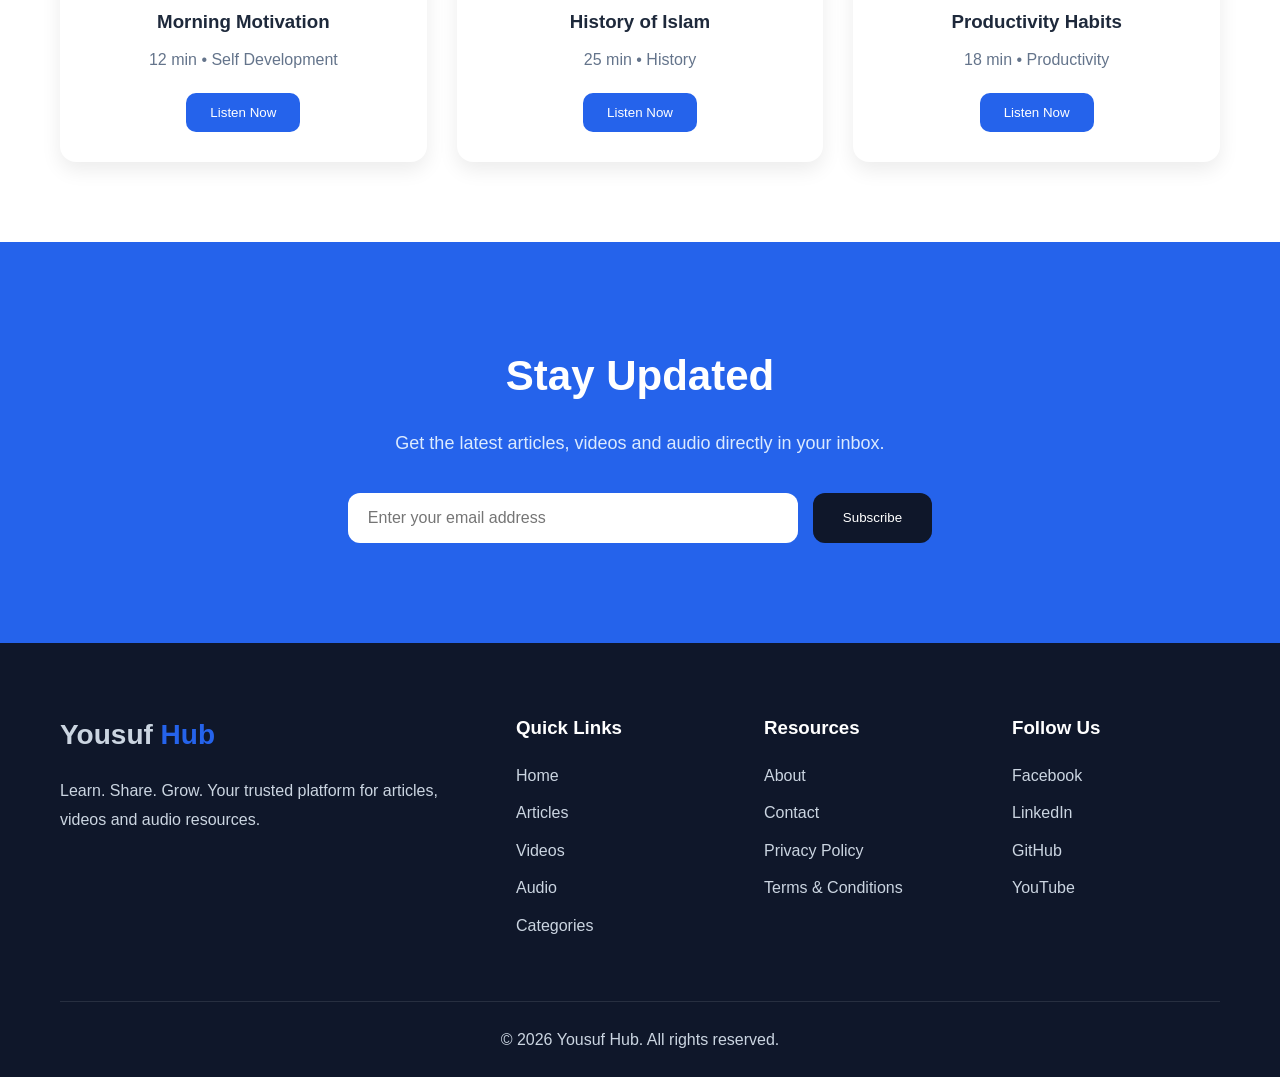
==== commit 568f9113: "Add footer section" ====
--- a/index.html
+++ b/index.html
@@ -474,6 +474,70 @@
     </div>
 </section>
 
+<!-- Footer -->
+<footer class="footer">
+    <div class="container">
+
+        <div class="footer-grid">
+
+            <!-- Brand -->
+            <div class="footer-column">
+                <a href="index.html" class="logo">
+                    Yousuf <span>Hub</span>
+                </a>
+
+                <p>
+                    Learn. Share. Grow.
+                    Your trusted platform for articles, videos and audio resources.
+                </p>
+            </div>
+
+            <!-- Quick Links -->
+            <div class="footer-column">
+                <h3>Quick Links</h3>
+
+                <ul>
+                    <li><a href="index.html">Home</a></li>
+                    <li><a href="#">Articles</a></li>
+                    <li><a href="#">Videos</a></li>
+                    <li><a href="#">Audio</a></li>
+                    <li><a href="#">Categories</a></li>
+                </ul>
+            </div>
+
+            <!-- Resources -->
+            <div class="footer-column">
+                <h3>Resources</h3>
+
+                <ul>
+                    <li><a href="#">About</a></li>
+                    <li><a href="#">Contact</a></li>
+                    <li><a href="#">Privacy Policy</a></li>
+                    <li><a href="#">Terms & Conditions</a></li>
+                </ul>
+            </div>
+
+            <!-- Social -->
+            <div class="footer-column">
+                <h3>Follow Us</h3>
+
+                <ul>
+                    <li><a href="#">Facebook</a></li>
+                    <li><a href="#">LinkedIn</a></li>
+                    <li><a href="#">GitHub</a></li>
+                    <li><a href="#">YouTube</a></li>
+                </ul>
+            </div>
+
+        </div>
+
+        <div class="footer-bottom">
+            <p>© 2026 Yousuf Hub. All rights reserved.</p>
+        </div>
+
+    </div>
+</footer>
+
     <script src="assets/js/app.js"></script>
 </body>
 </html>
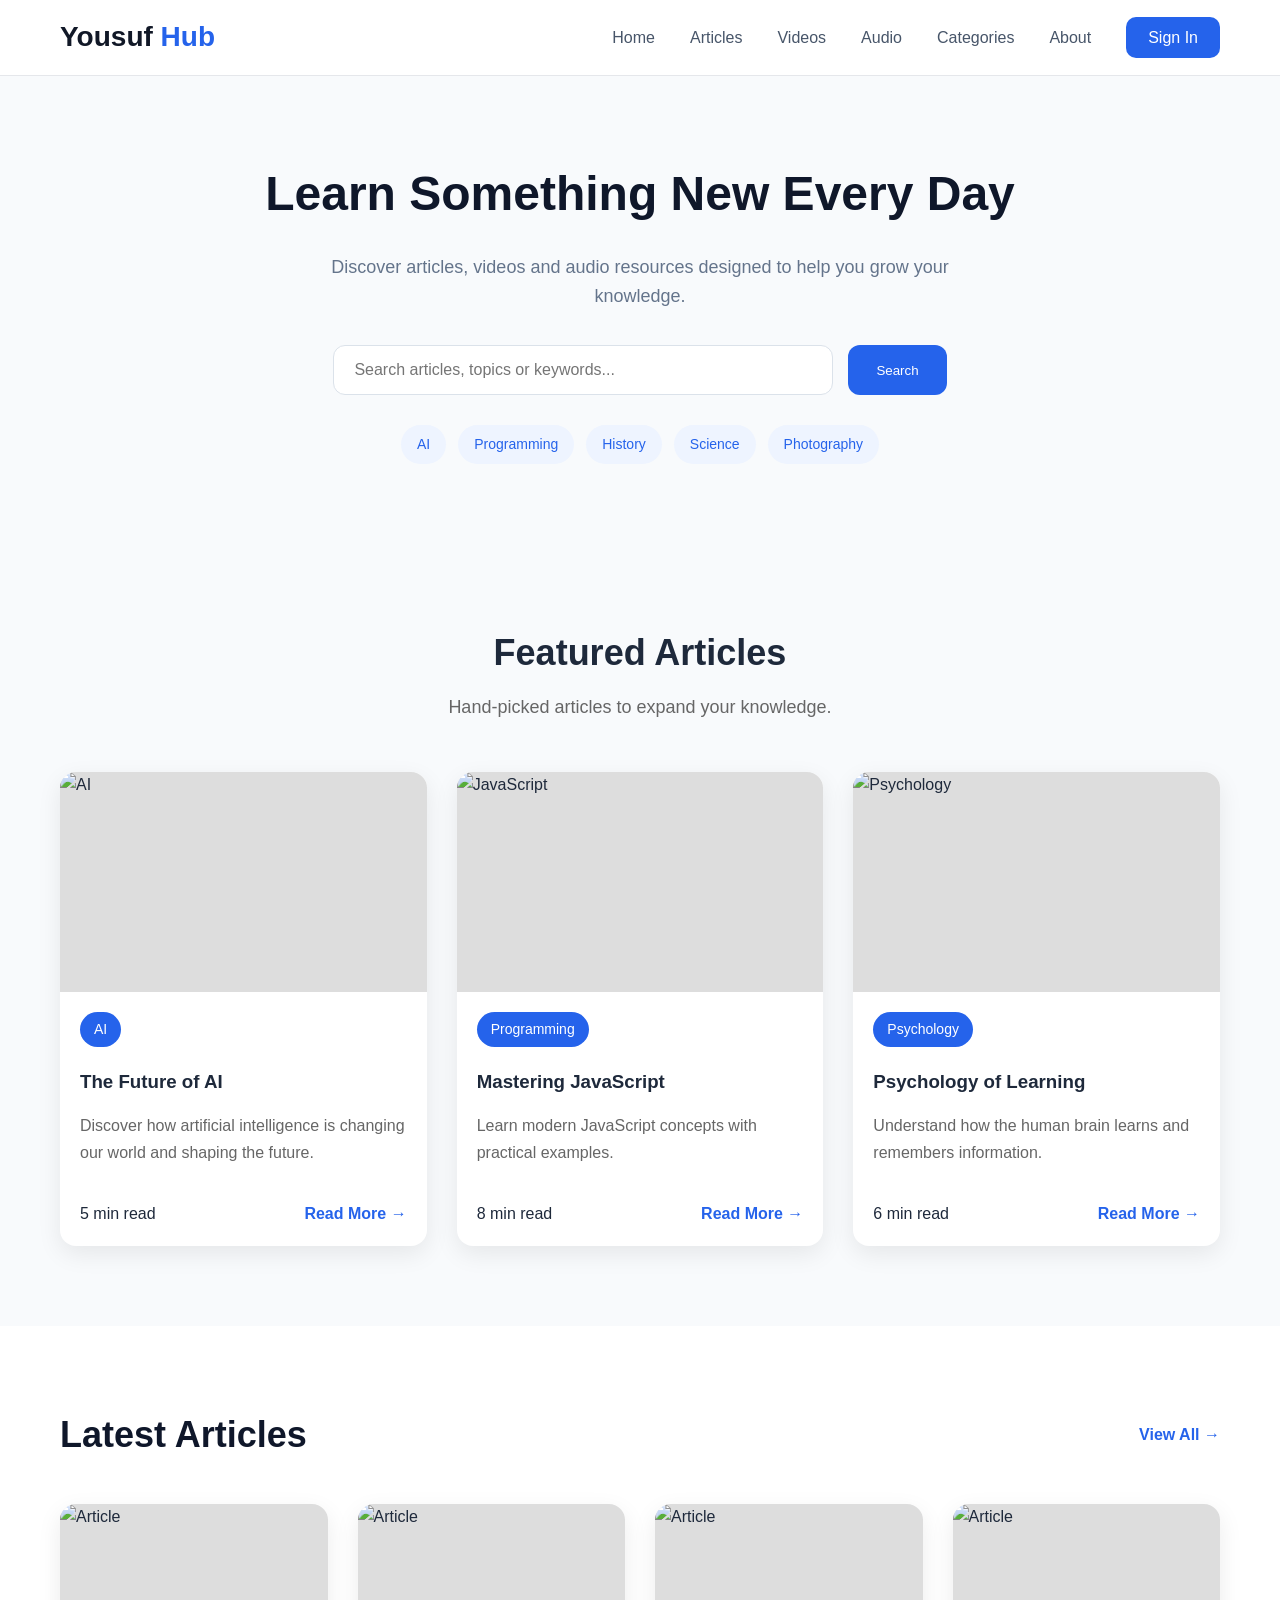
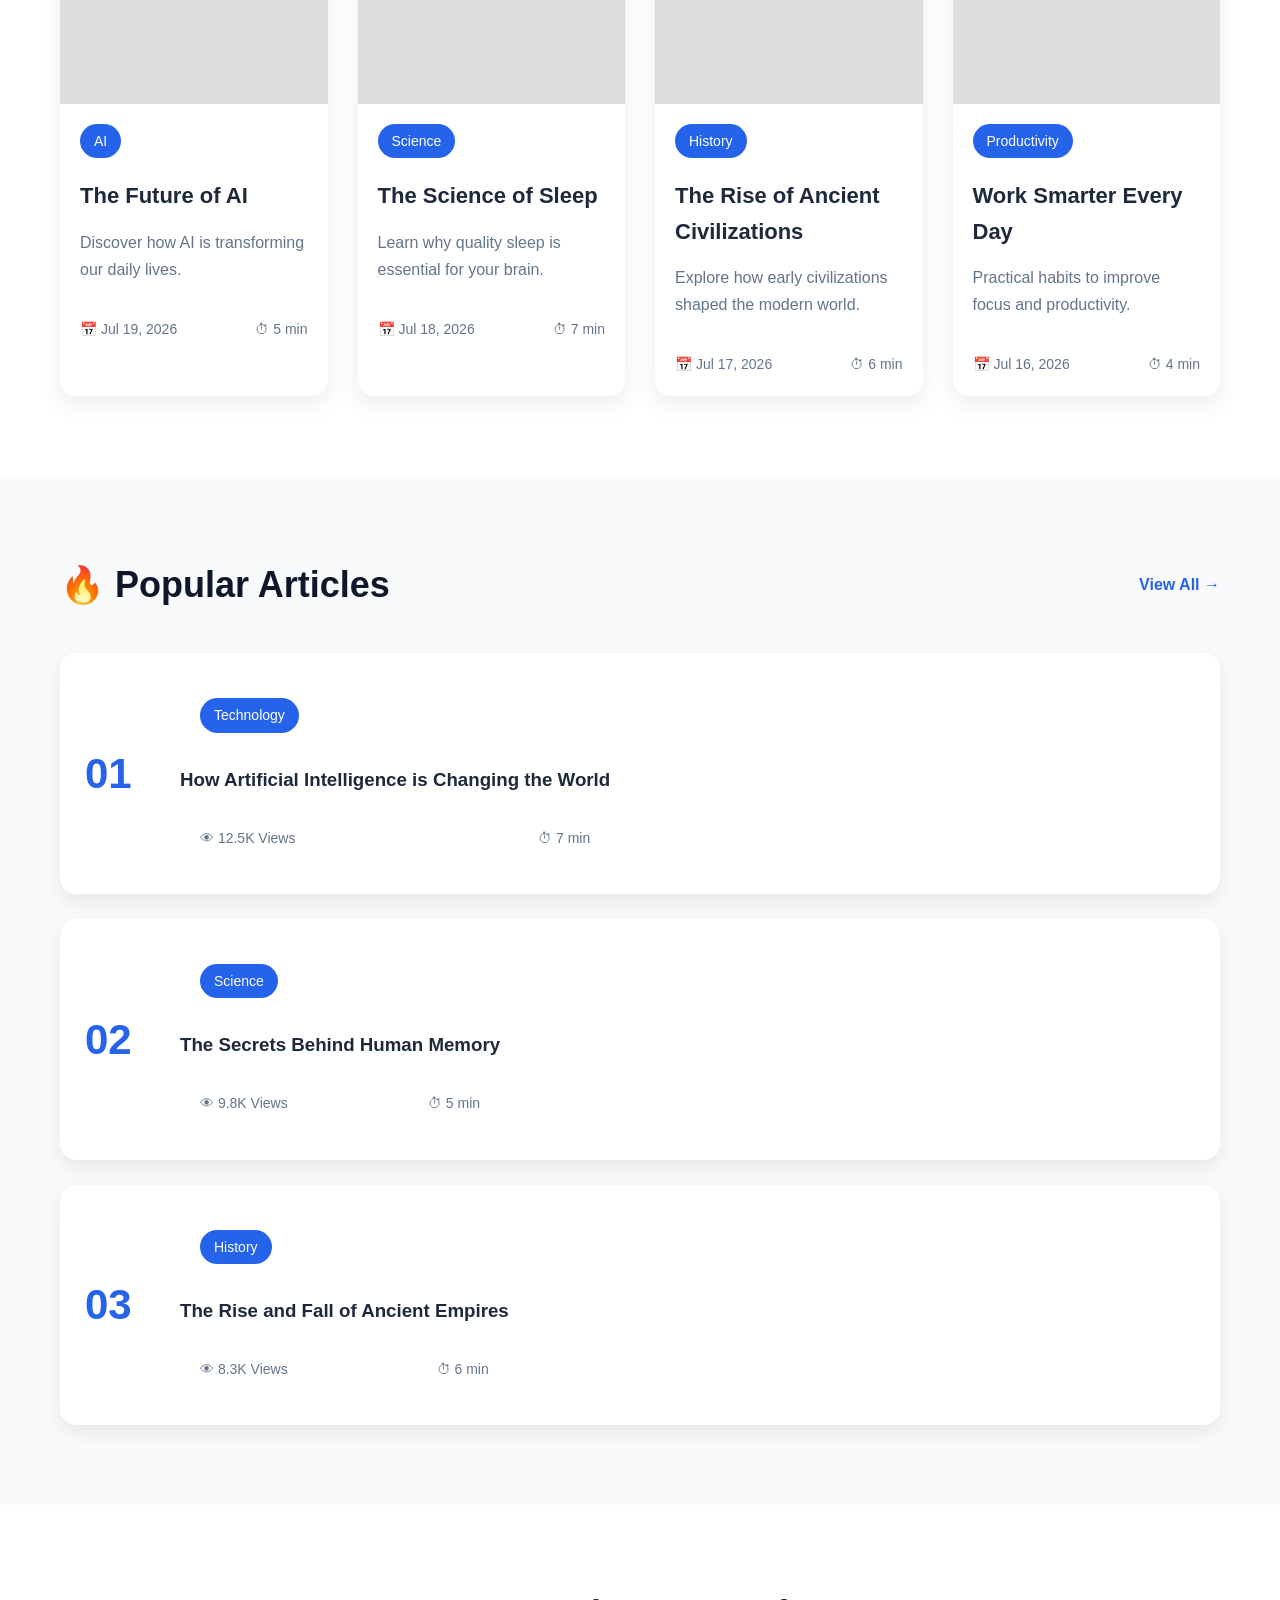
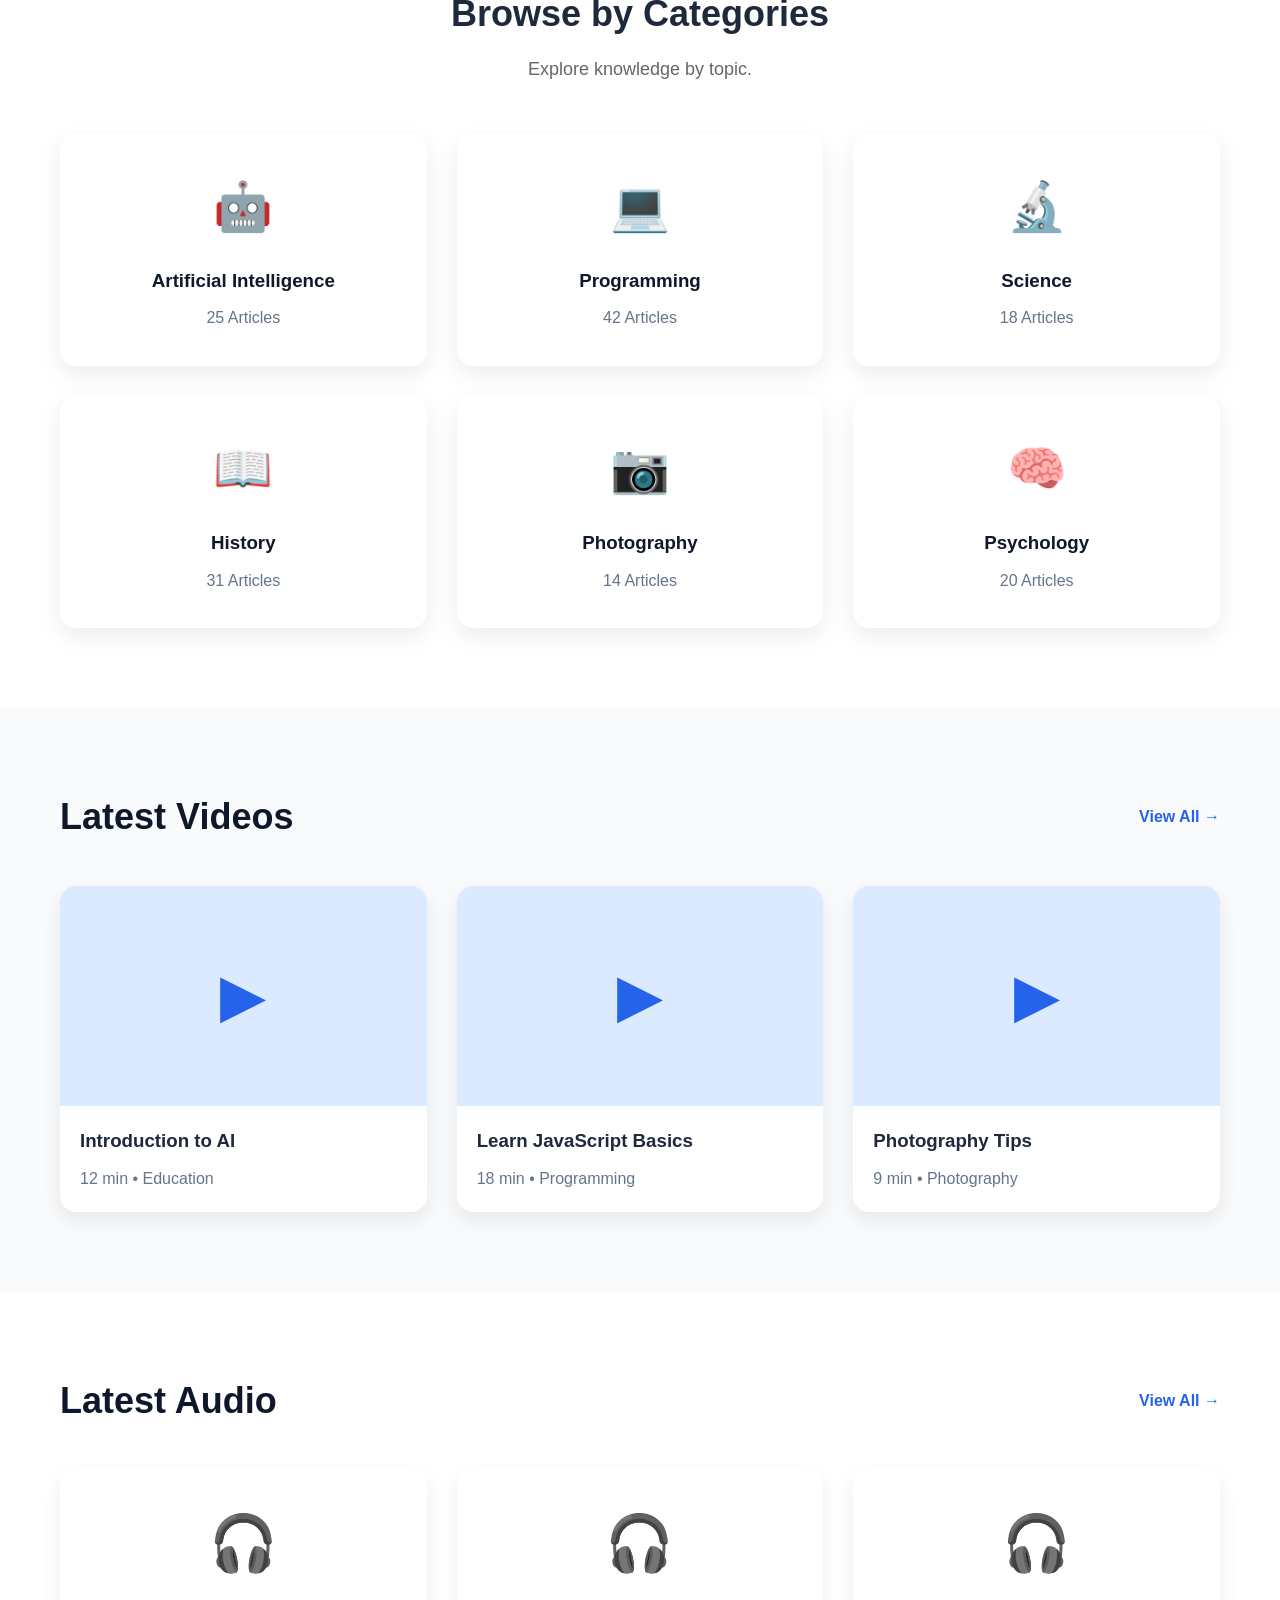
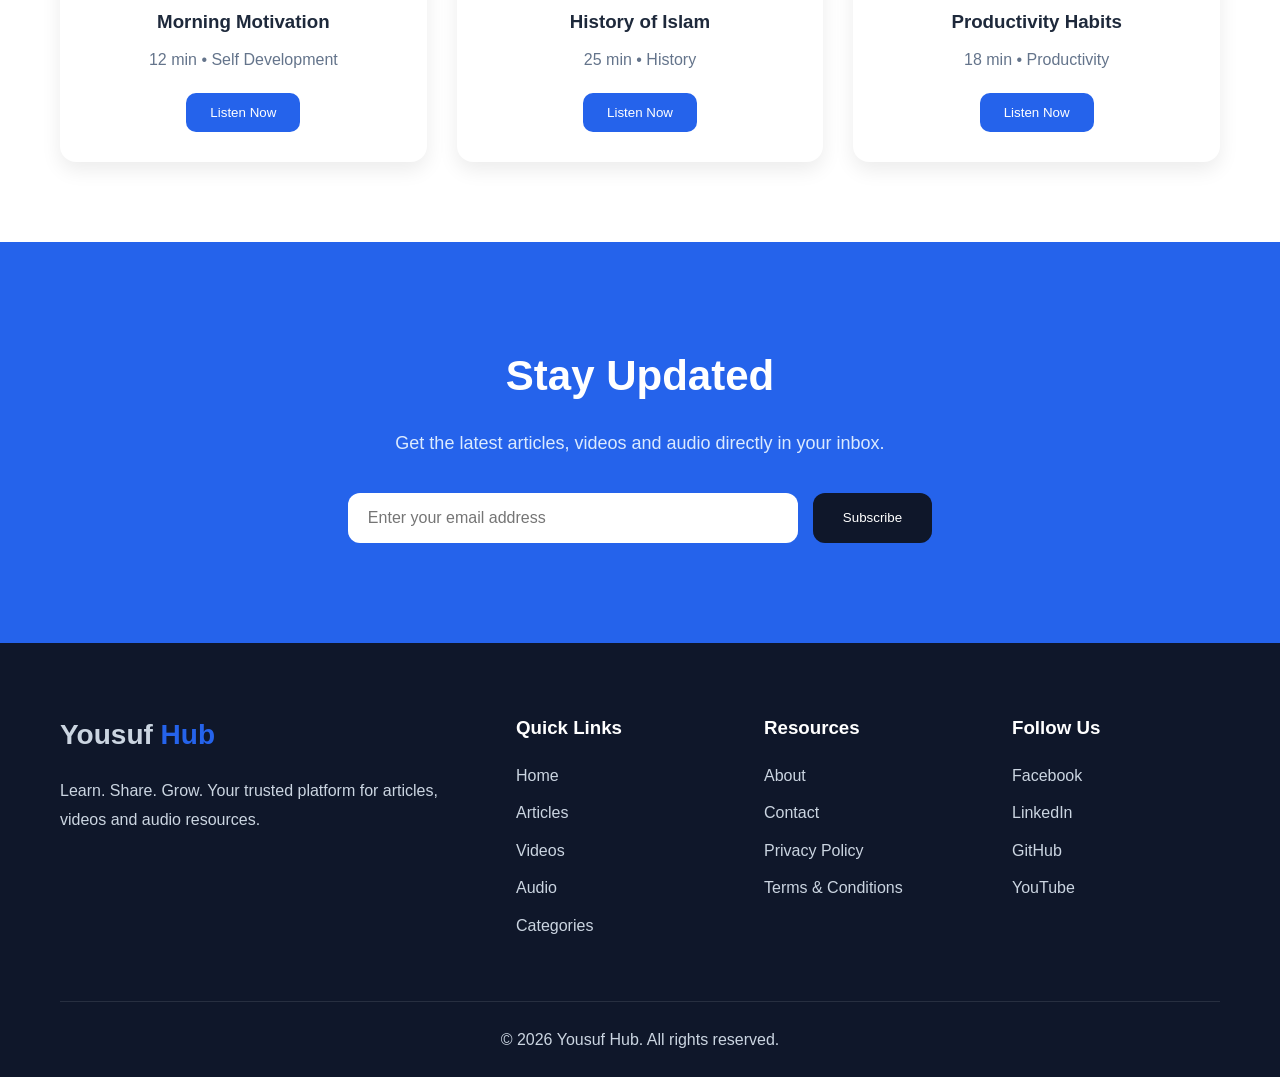
==== commit 0c585e28: "Add header responsive" ====
--- a/index.html
+++ b/index.html
@@ -12,22 +12,24 @@
     <header class="header">
     <div class="container">
         <nav class="navbar">
-
-            <a href="index.html" class="logo">
-                Yousuf <span>Hub</span>
-            </a>
-
-            <ul class="nav-menu">
-                <li><a href="index.html">Home</a></li>
-                <li><a href="articles.html">Articles</a></li>
-                <li><a href="videos.html">Videos</a></li>
-                <li><a href="audios.html">Audio</a></li>
-                <li><a href="categories.html">Categories</a></li>
-                <li><a href="about.html">About</a></li>
-            </ul>
-
-            <a href="#" class="signin-btn">Sign In</a>
-
+            <div class="logo">
+            <a href="index.html">Yousuf <span>Hub</span></a>
+            </div>
+
+        <ul class="nav-menu">
+            <li><a href="index.html">Home</a></li>
+            <li><a href="articles.html">Articles</a></li>
+            <li><a href="videos.html">Videos</a></li>
+            <li><a href="audios.html">Audio</a></li>
+            <li><a href="categories.html">Categories</a></li>
+            <li><a href="about.html">About</a></li>
+            <li><a href="#" class="signin-btn">Sign In</a></li>
+        </ul>
+
+    <button class="menu-toggle">
+        <span class="hamburger">☰</span> 
+        <span class="close">×</span> 
+    </button>
         </nav>
     </div>
 </header>
--- a/assets/css/style.css
+++ b/assets/css/style.css
@@ -2,6 +2,7 @@
 @import url("./components/header.css");
 @import url("./components/hero.css");
 @import url("./components/home.css");
+@import url("./responsive.css");
 /* Reset */
 * {
   margin: 0;
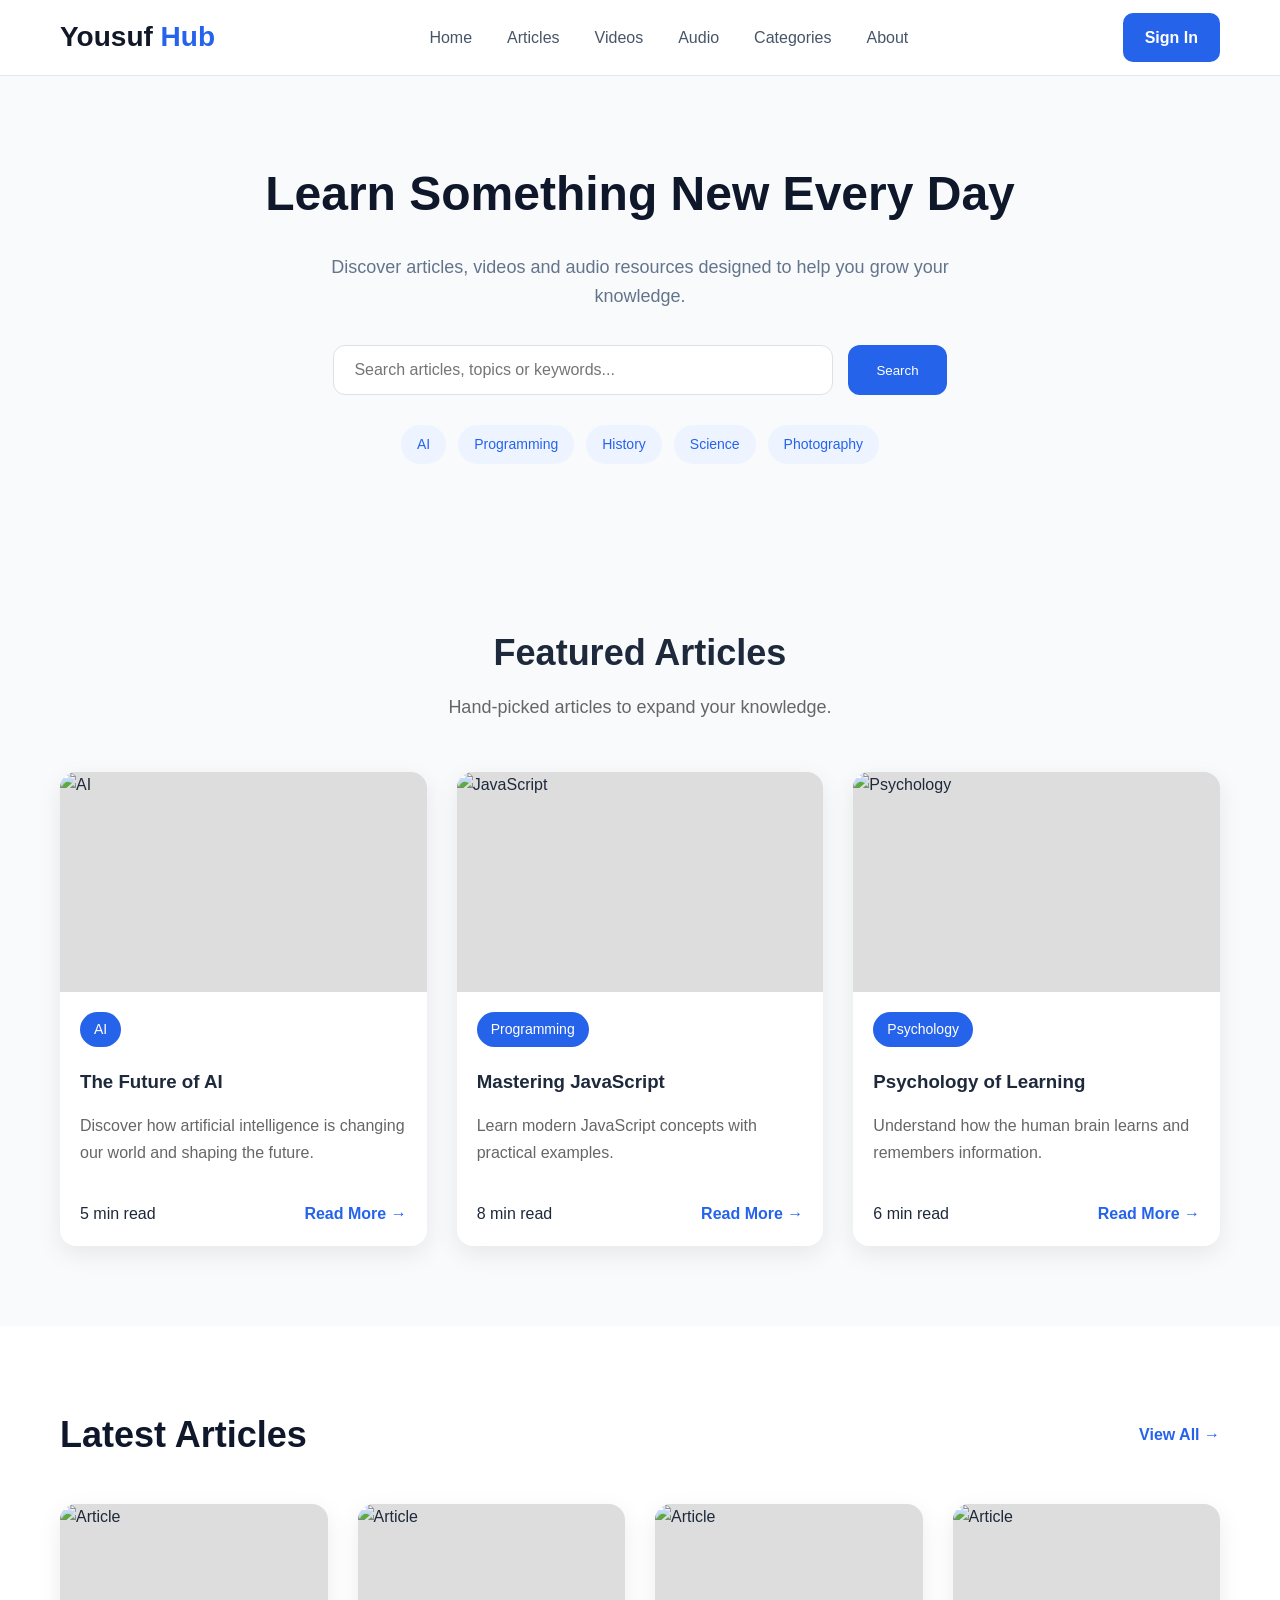
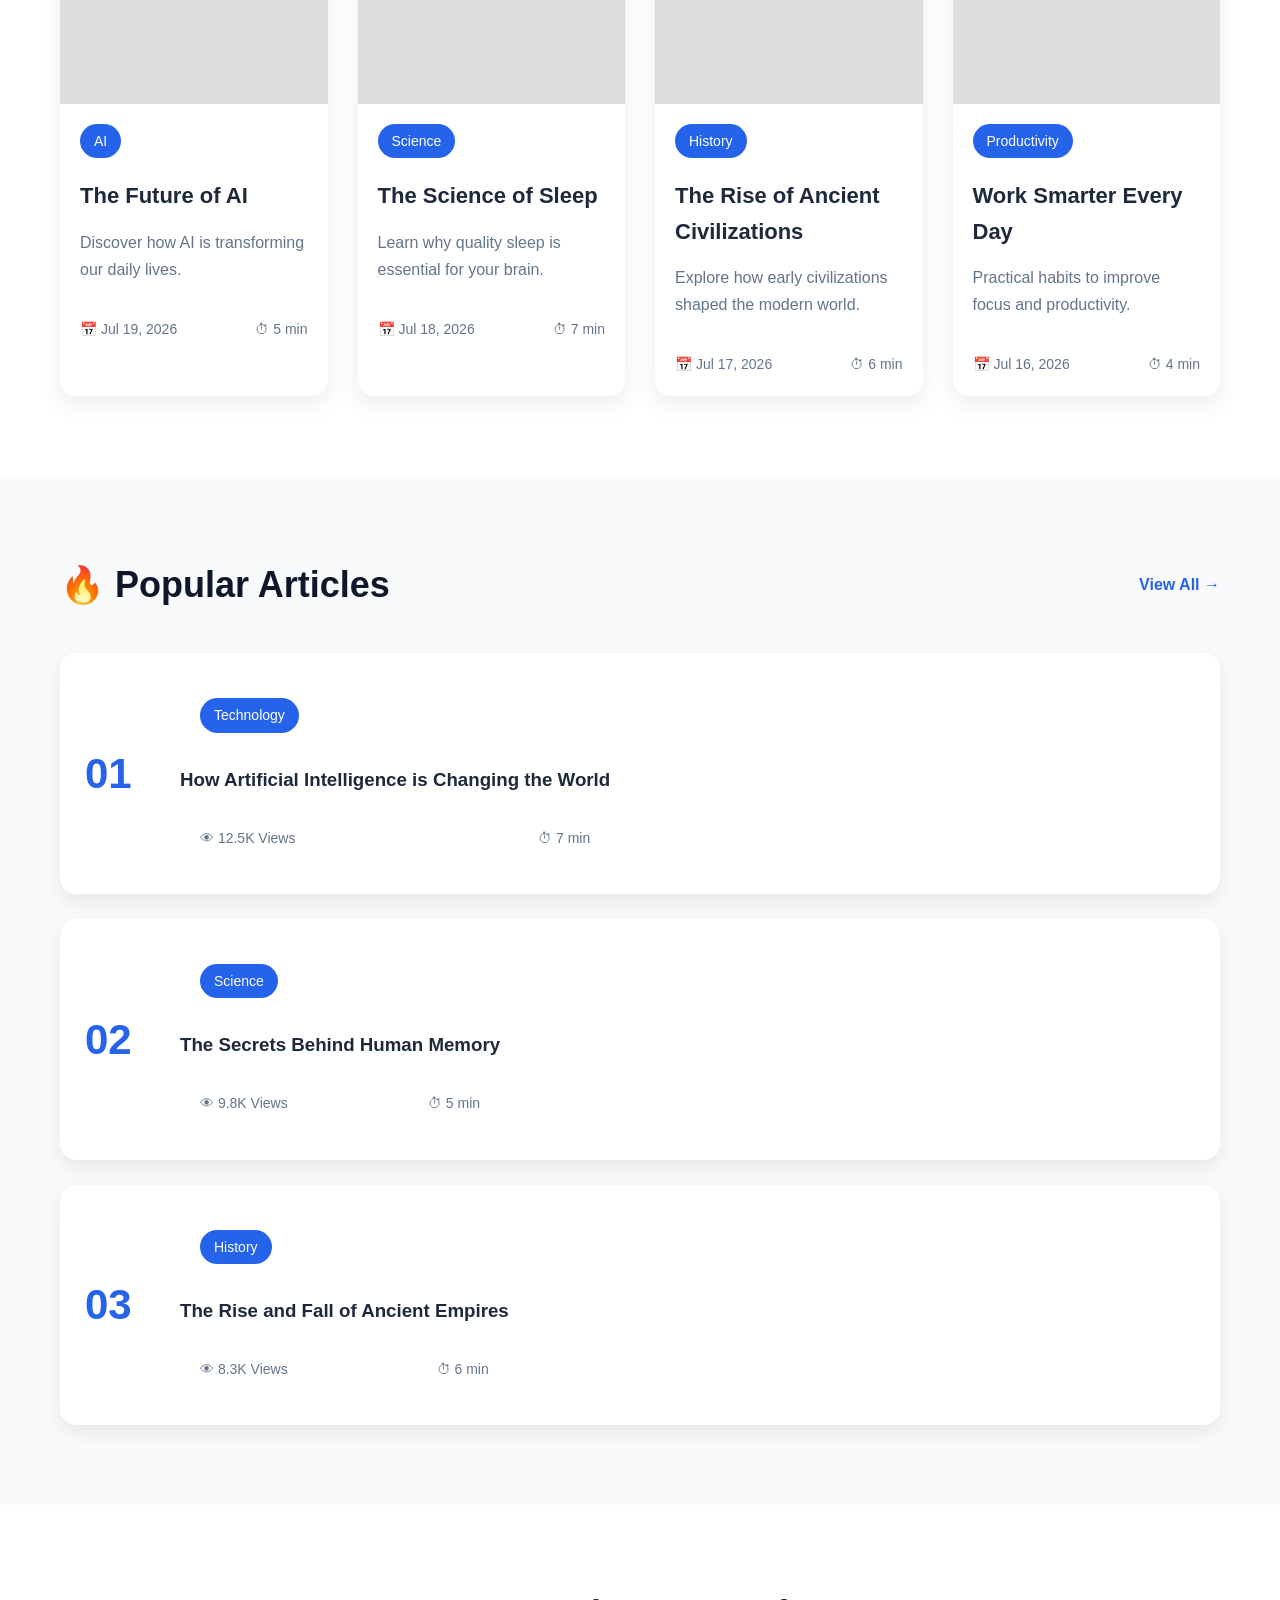
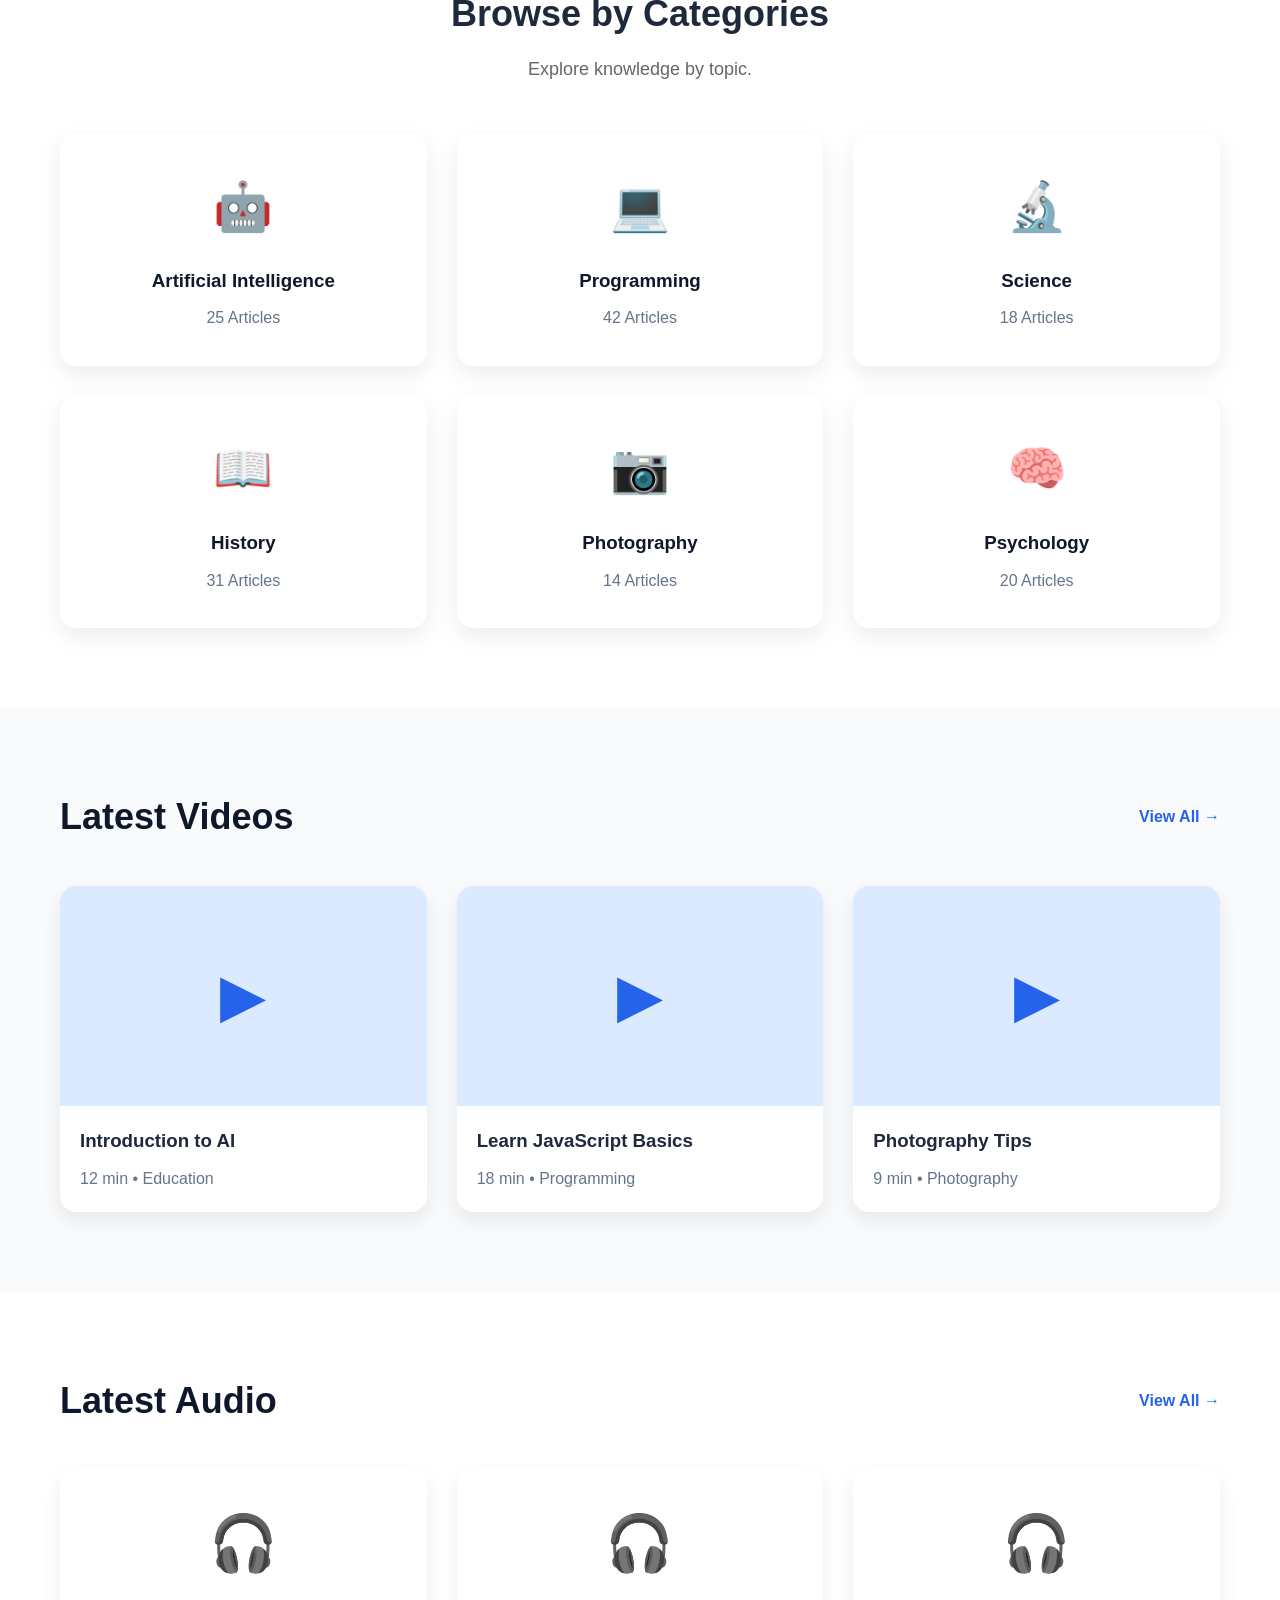
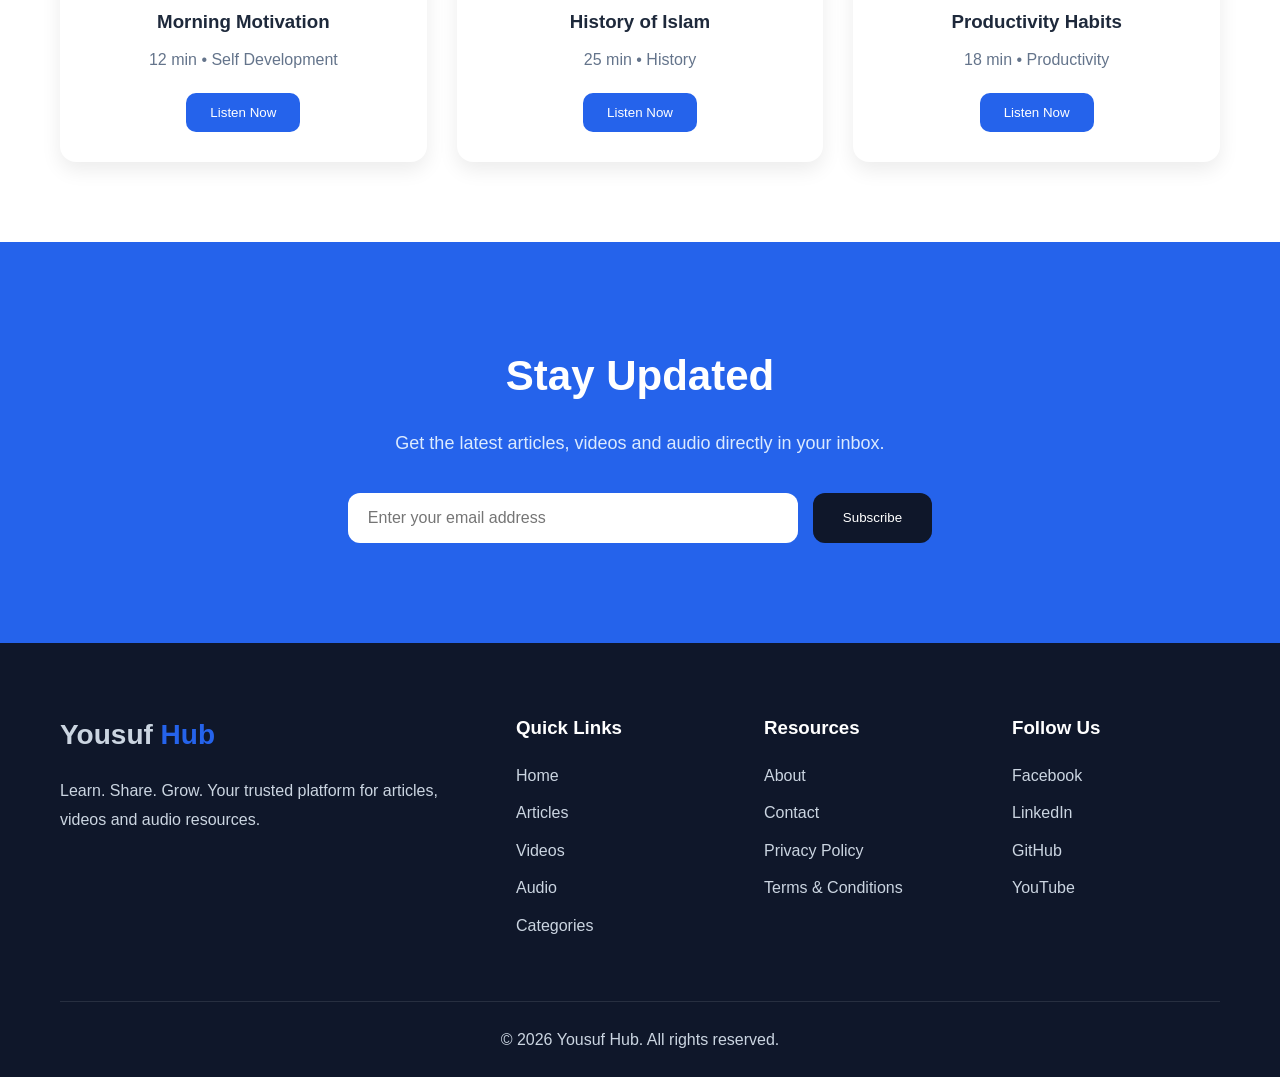
==== commit 265f0602: "Add header responsive" ====
--- a/index.html
+++ b/index.html
@@ -9,27 +9,38 @@
     <link rel="stylesheet" href="assets/css/components/">
 </head>
 <body>
-    <header class="header">
+<header class="header">
     <div class="container">
         <nav class="navbar">
-            <div class="logo">
-            <a href="index.html">Yousuf <span>Hub</span></a>
-            </div>
-
-        <ul class="nav-menu">
-            <li><a href="index.html">Home</a></li>
-            <li><a href="articles.html">Articles</a></li>
-            <li><a href="videos.html">Videos</a></li>
-            <li><a href="audios.html">Audio</a></li>
-            <li><a href="categories.html">Categories</a></li>
-            <li><a href="about.html">About</a></li>
-            <li><a href="#" class="signin-btn">Sign In</a></li>
-        </ul>
-
-    <button class="menu-toggle">
-        <span class="hamburger">☰</span> 
-        <span class="close">×</span> 
-    </button>
+
+            <a href="index.html" class="logo">
+                Yousuf <span>Hub</span>
+            </a>
+
+            <ul class="nav-menu">
+                <li><a href="index.html">Home</a></li>
+                <li><a href="articles.html">Articles</a></li>
+                <li><a href="videos.html">Videos</a></li>
+                <li><a href="audio.html">Audio</a></li>
+                <li><a href="categories.html">Categories</a></li>
+                <li><a href="about.html">About</a></li>
+
+                <!-- Mobile Sign In -->
+                <li class="mobile-signin">
+                    <a href="#" class="signin-btn">Sign In</a>
+                </li>
+            </ul>
+
+            <!-- Desktop Sign In -->
+            <a href="#" class="signin-btn desktop-signin">
+                Sign In
+            </a>
+
+            <button class="menu-toggle" aria-label="Toggle menu">
+                <span class="hamburger">☰</span>
+                <span class="close">✕</span>
+            </button>
+
         </nav>
     </div>
 </header>
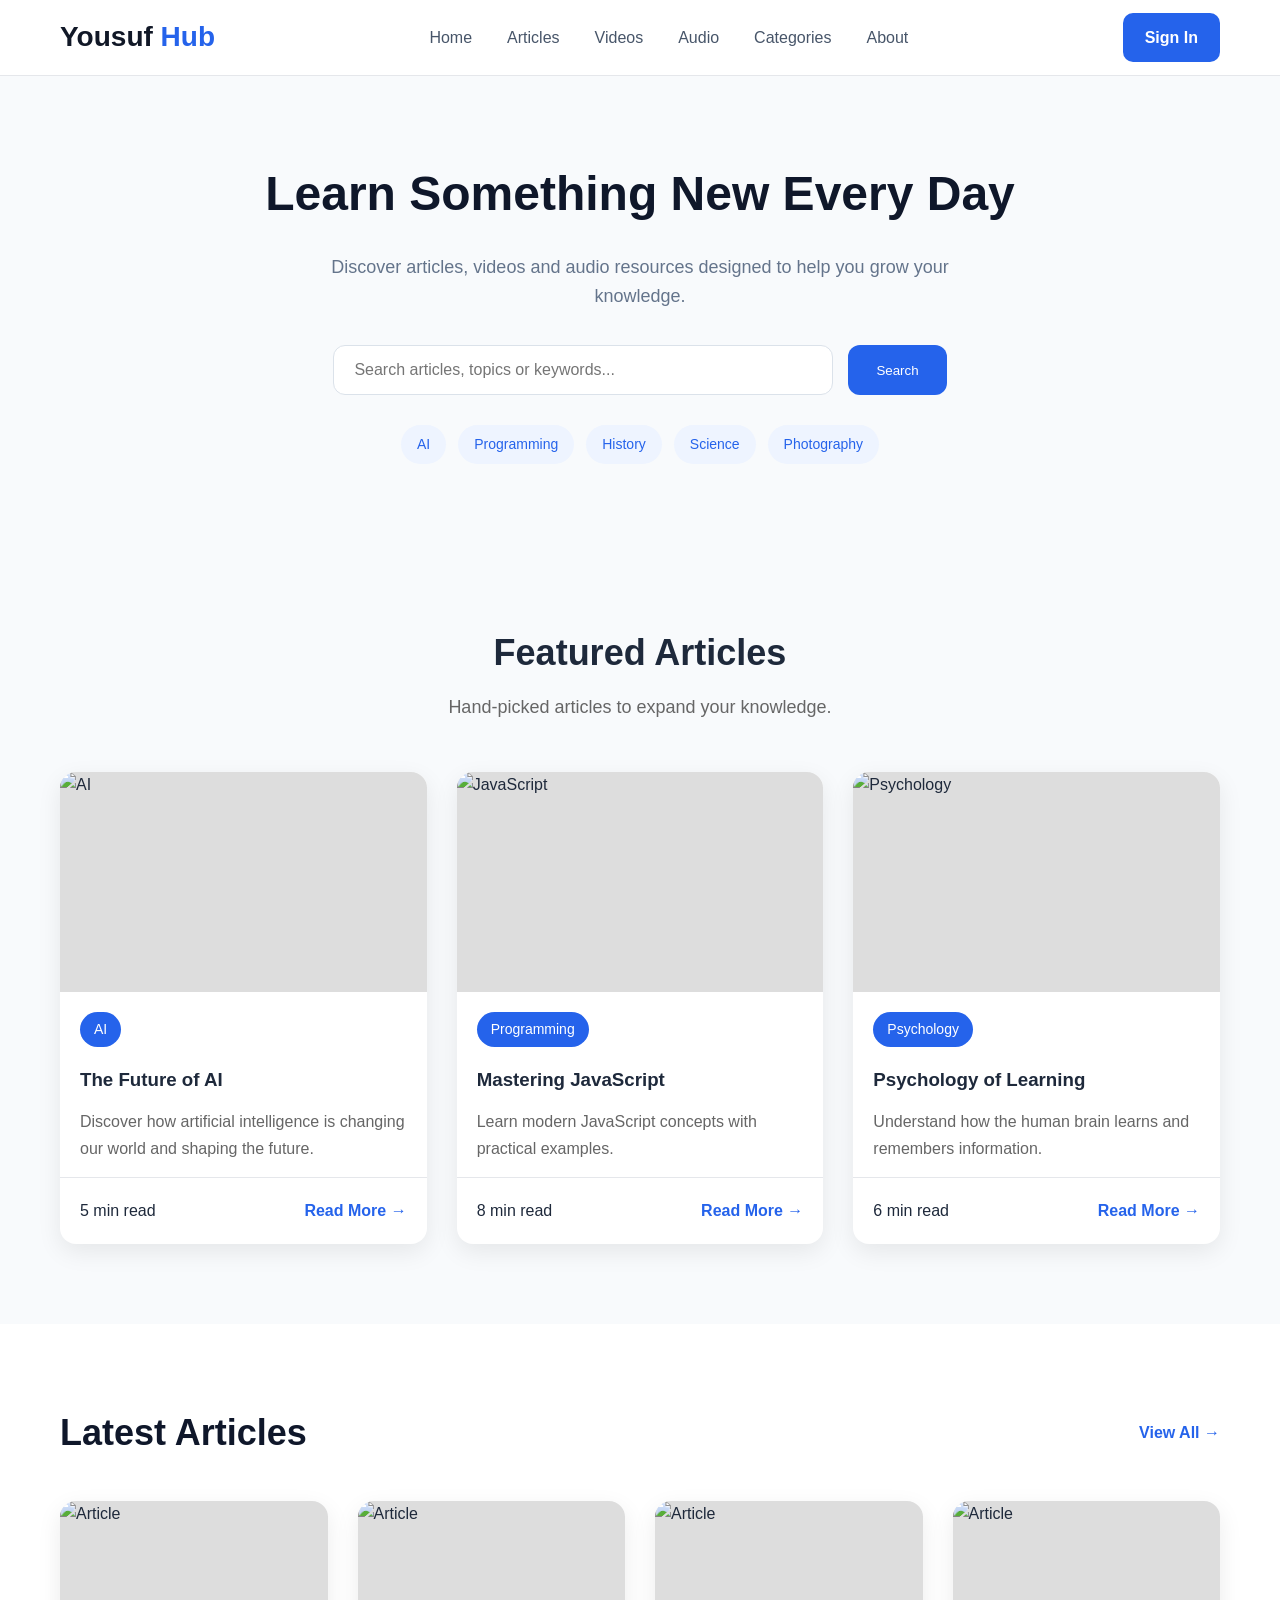
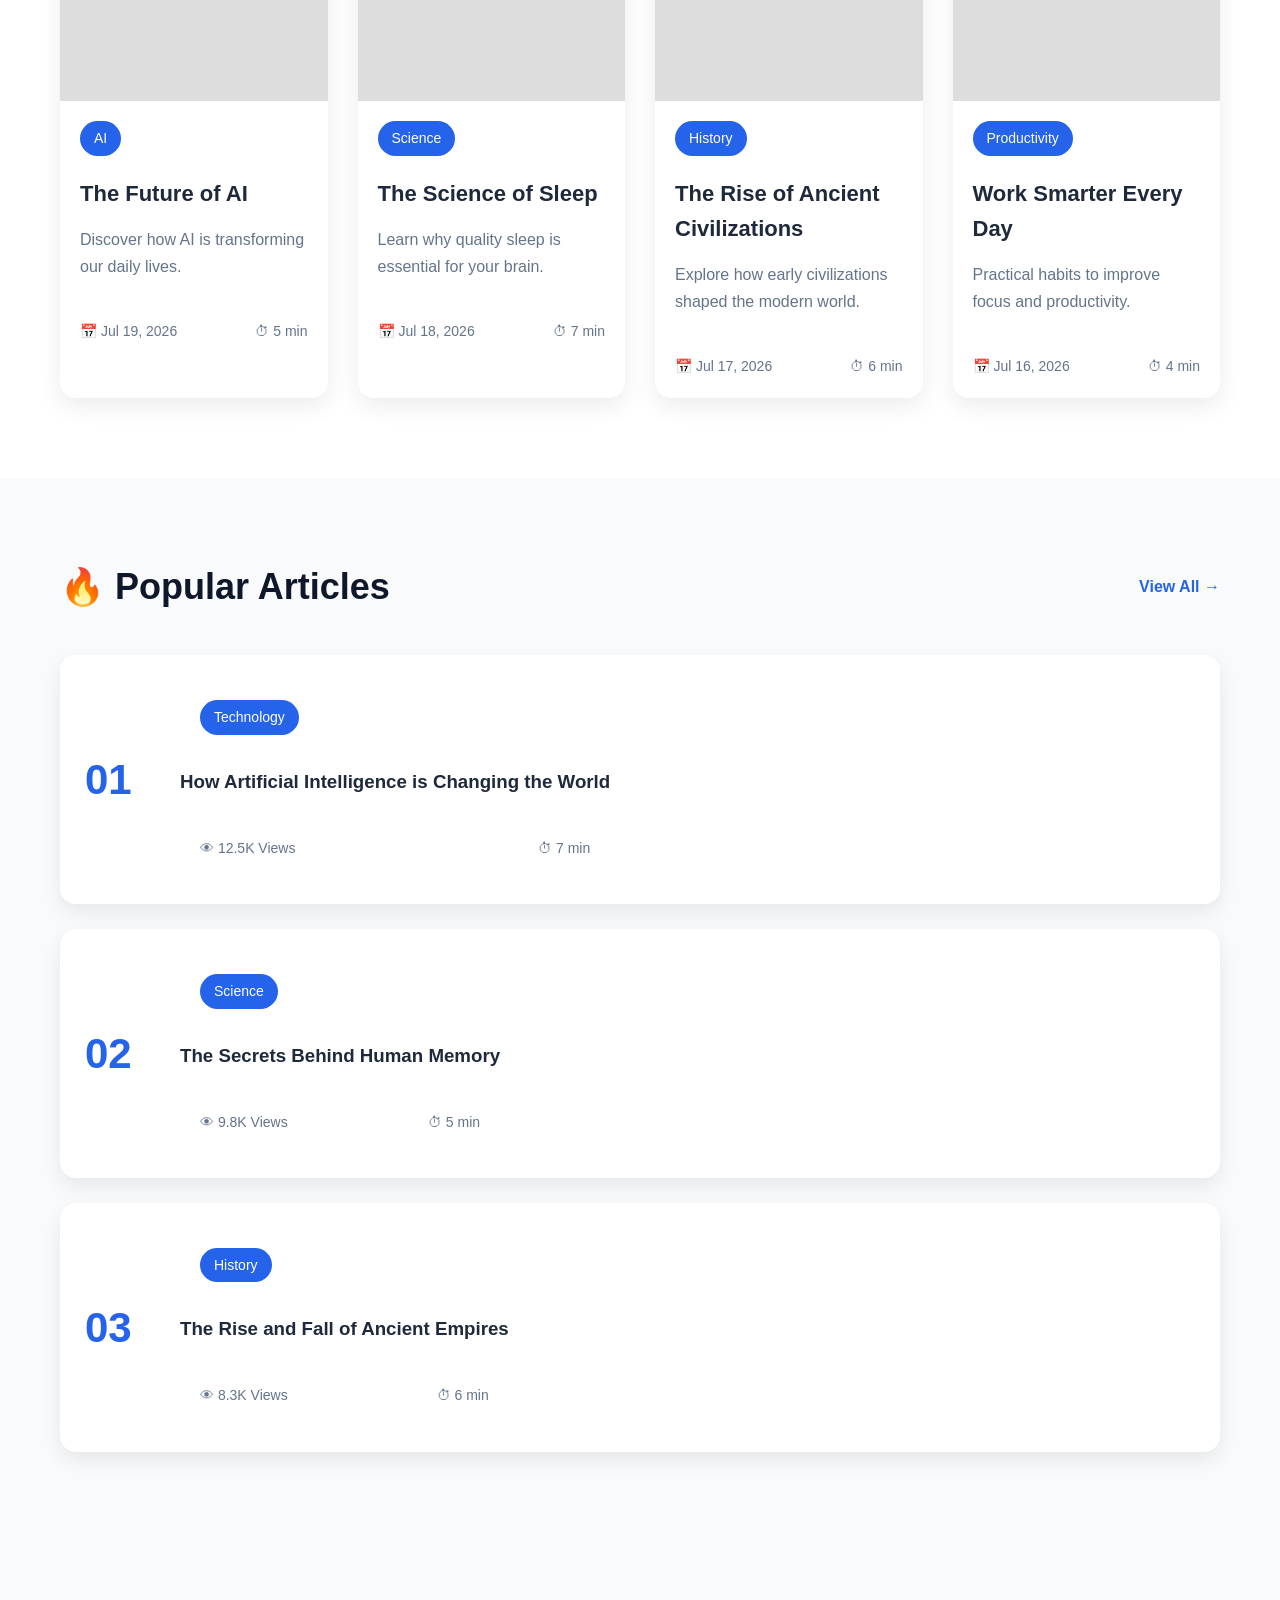
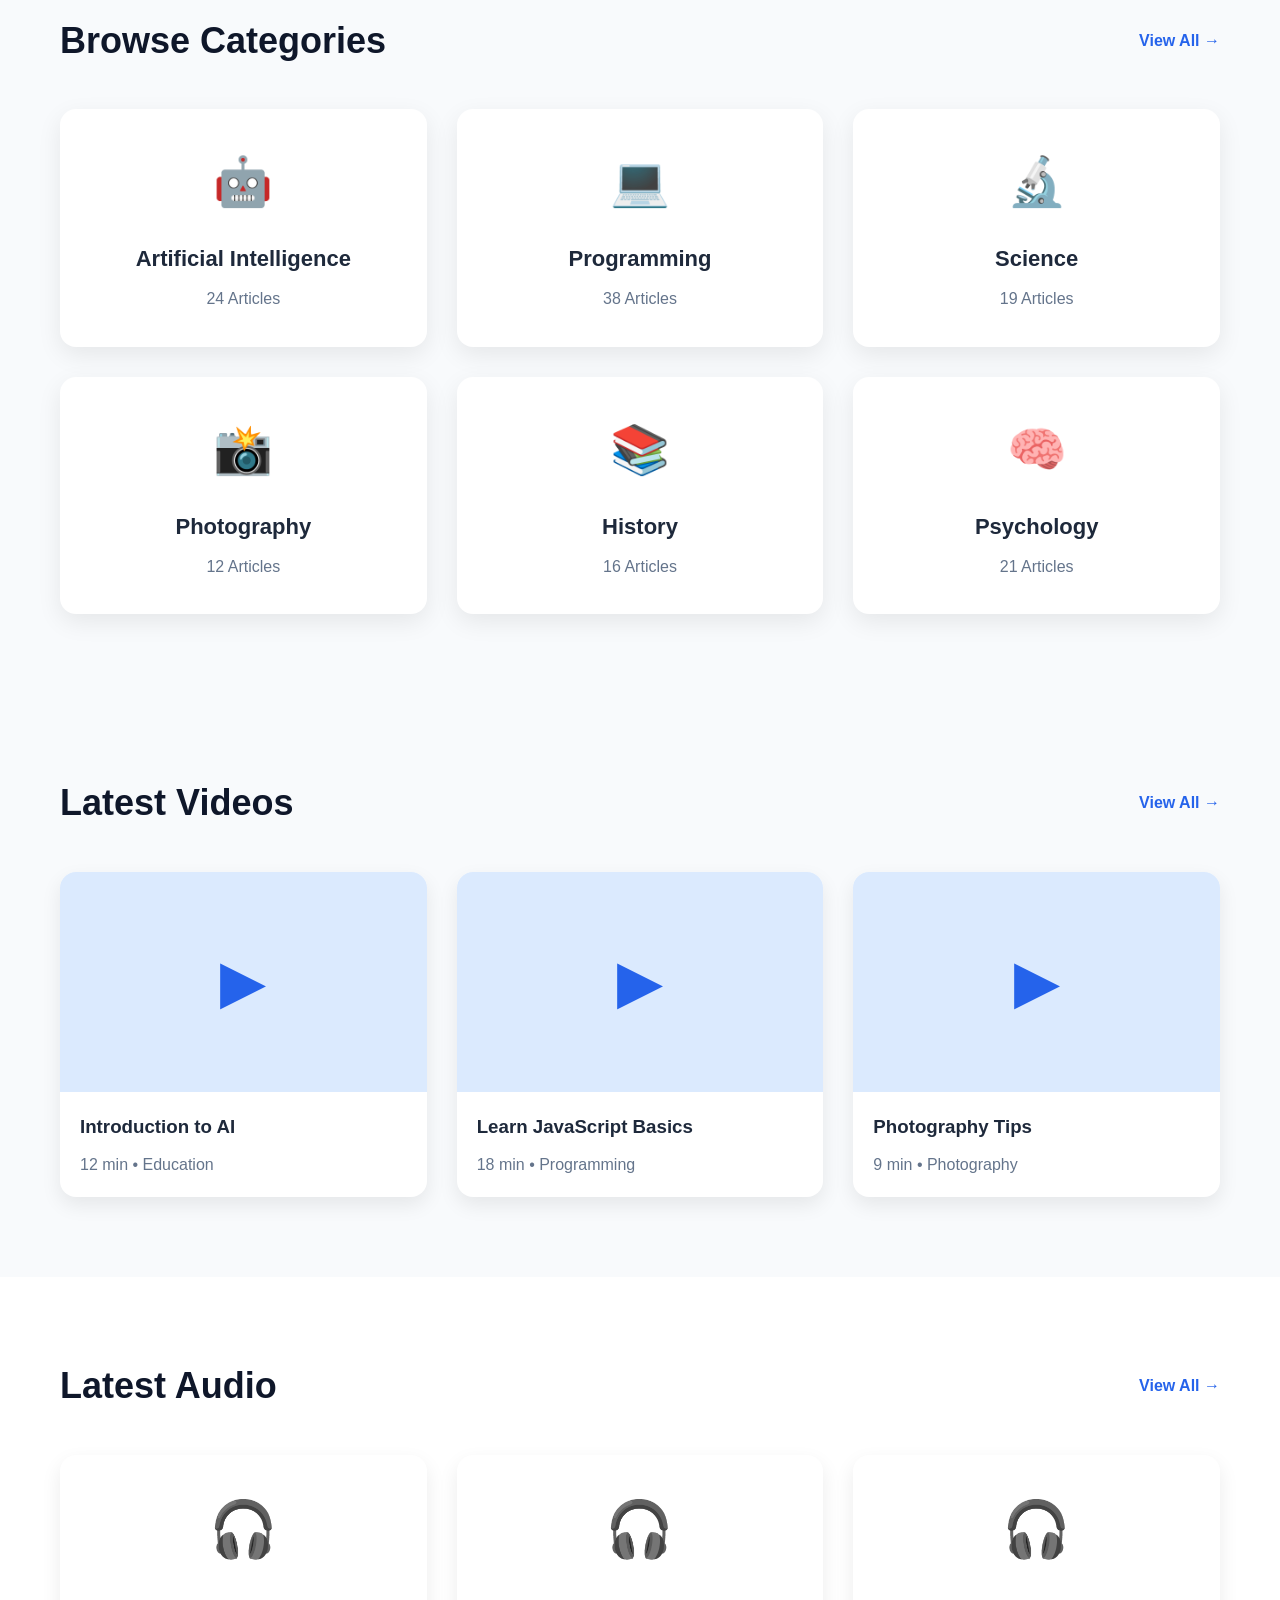
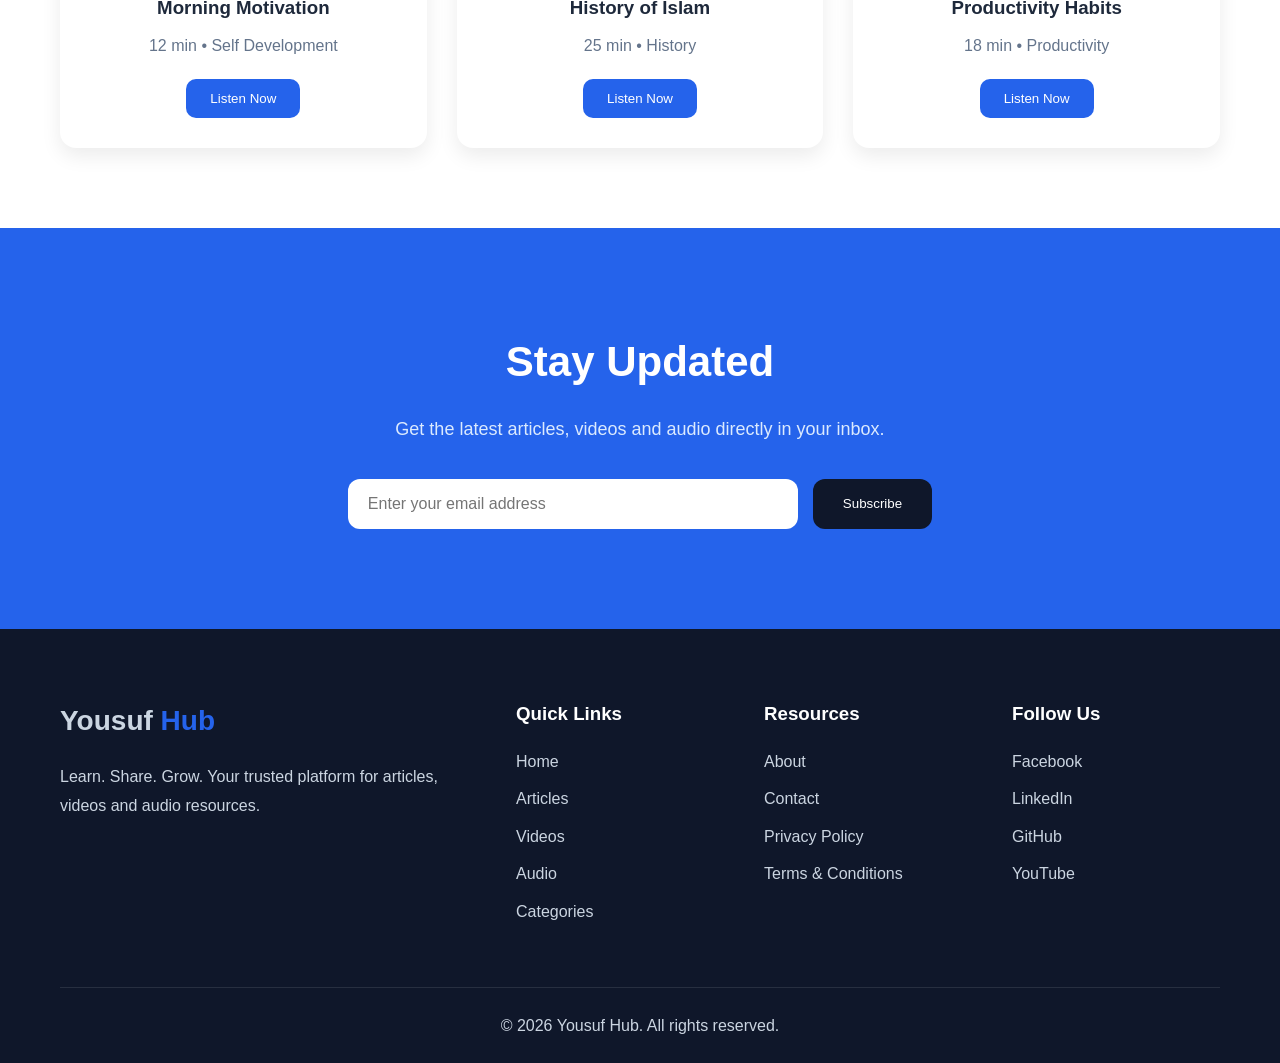
==== commit 812a5f8a: "Add categories responsive" ====
--- a/index.html
+++ b/index.html
@@ -318,51 +318,54 @@
 <section class="categories">
     <div class="container">
 
-        <div class="section-title">
-            <h2>Browse by Categories</h2>
-            <p>Explore knowledge by topic.</p>
-        </div>
-
-        <div class="category-grid">
+        <div class="section-header">
+            <h2>Browse Categories</h2>
+
+            <a href="categories.html" class="view-all">
+                View All →
+            </a>
+        </div>
+
+        <div class="categories-grid">
 
             <a href="#" class="category-card">
-                <div class="icon">🤖</div>
+                <div class="category-icon">🤖</div>
                 <h3>Artificial Intelligence</h3>
-                <p>25 Articles</p>
+                <p>24 Articles</p>
             </a>
 
             <a href="#" class="category-card">
-                <div class="icon">💻</div>
+                <div class="category-icon">💻</div>
                 <h3>Programming</h3>
-                <p>42 Articles</p>
+                <p>38 Articles</p>
             </a>
 
             <a href="#" class="category-card">
-                <div class="icon">🔬</div>
+                <div class="category-icon">🔬</div>
                 <h3>Science</h3>
-                <p>18 Articles</p>
+                <p>19 Articles</p>
             </a>
 
             <a href="#" class="category-card">
-                <div class="icon">📖</div>
+                <div class="category-icon">📸</div>
+                <h3>Photography</h3>
+                <p>12 Articles</p>
+            </a>
+
+            <a href="#" class="category-card">
+                <div class="category-icon">📚</div>
                 <h3>History</h3>
-                <p>31 Articles</p>
+                <p>16 Articles</p>
             </a>
 
             <a href="#" class="category-card">
-                <div class="icon">📷</div>
-                <h3>Photography</h3>
-                <p>14 Articles</p>
-            </a>
-
-            <a href="#" class="category-card">
-                <div class="icon">🧠</div>
+                <div class="category-icon">🧠</div>
                 <h3>Psychology</h3>
-                <p>20 Articles</p>
-            </a>
-
-        </div>
-
+                <p>21 Articles</p>
+            </a>
+
+        </div>
+        
     </div>
 </section>
 
--- a/assets/css/style.css
+++ b/assets/css/style.css
@@ -1,8 +1,11 @@
-@import url(".base/variables.css");
+@import url("./base/variables.css");
 @import url("./components/header.css");
 @import url("./components/hero.css");
 @import url("./components/home.css");
+@import url("./components/articles.css");
 @import url("./responsive.css");
+
+
 /* Reset */
 * {
   margin: 0;
